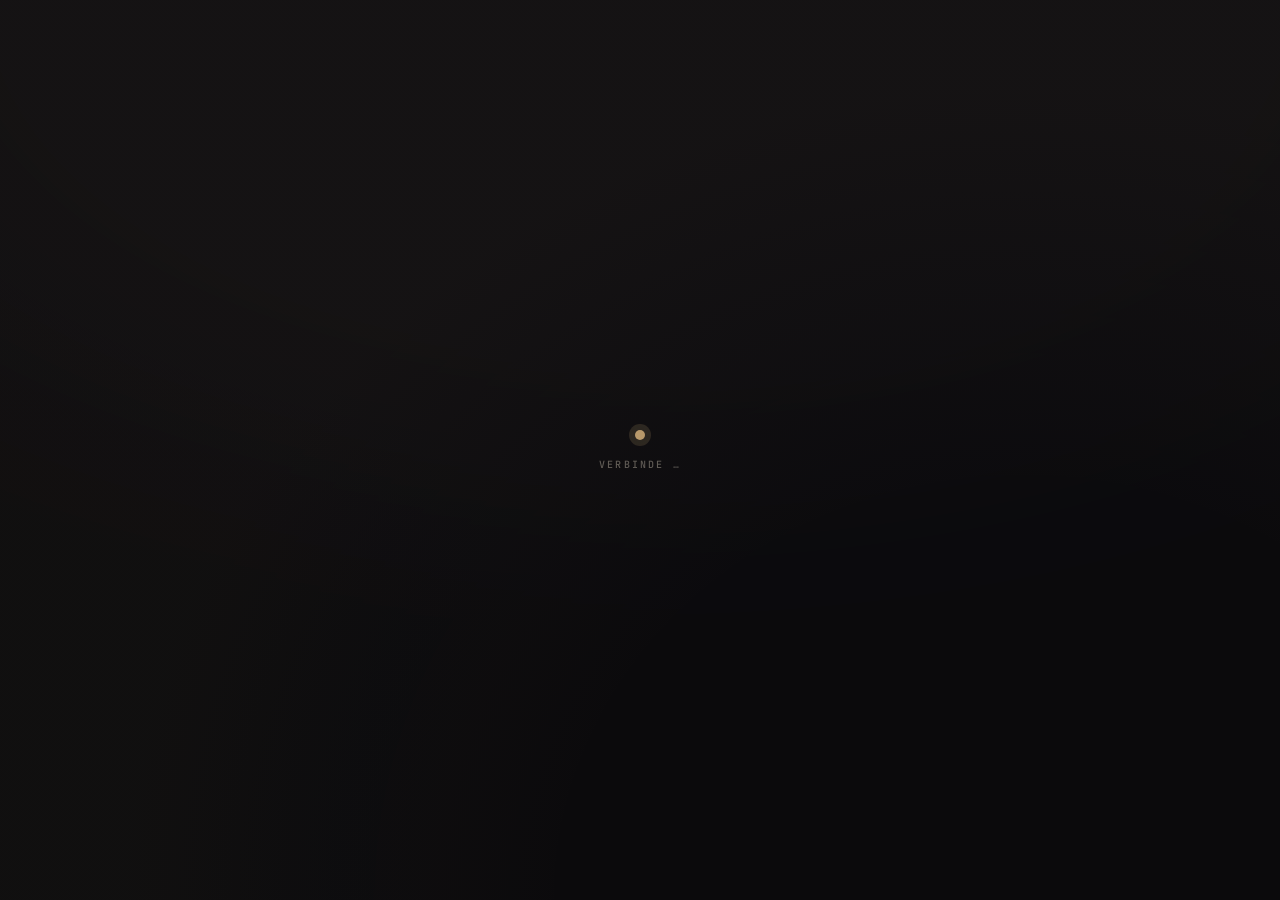
==== index.html @ 7b5d85d0 "Phase 1: localStorage → Supabase Daten-Refactor - state.js komplett neu: In-Memory-Cache, Supabase-U" ====
<!DOCTYPE html>
<html lang="de" data-theme="dark">
<head>
  <meta charset="UTF-8">
  <meta name="viewport" content="width=device-width, initial-scale=1.0">
  <title>Finanz-Cockpit</title>
  <link rel="preconnect" href="https://fonts.googleapis.com">
  <link rel="preconnect" href="https://fonts.gstatic.com" crossorigin>
  <link href="https://fonts.googleapis.com/css2?family=Fraunces:ital,opsz,wght@0,9..144,400;0,9..144,600;0,9..144,700;1,9..144,400;1,9..144,600&family=Bricolage+Grotesque:opsz,wght@12..96,400;12..96,500;12..96,600;12..96,700&family=JetBrains+Mono:wght@400;500;600&display=swap" rel="stylesheet">
  <link rel="stylesheet" href="css/base.css">
  <link rel="stylesheet" href="css/layout.css">
  <link rel="stylesheet" href="css/components.css">
</head>
<body class="fc-auth-loading">

<!-- ============================================================
     AUTH-LOADING — initialer Spinner, bevor die Session aufgelöst ist
     ============================================================ -->
<div id="auth-loading">
  <div class="auth-loading-dot"></div>
  <div class="auth-loading-label" id="auth-loading-label">Verbinde …</div>
  <div class="auth-loading-hint" id="auth-loading-hint" style="display:none">Server wacht auf — kann bis zu einer Minute dauern</div>
</div>

<!-- ============================================================
     AUTH-GATE — Login, Register, Reset (nur bei !session sichtbar)
     ============================================================ -->
<div id="auth-gate">
  <div class="auth-card">
    <div class="auth-brand">
      <h1>Finanz<span class="amp">·</span>Cockpit</h1>
      <div class="auth-tagline" id="auth-tagline">Anmeldung</div>
    </div>

    <!-- Login -->
    <form class="auth-screen active" id="auth-screen-login" autocomplete="on">
      <label class="auth-field">
        <span>Email</span>
        <input type="email" name="email" required autocomplete="email" placeholder="name@beispiel.de" />
      </label>
      <label class="auth-field">
        <span>Passwort</span>
        <input type="password" name="password" required autocomplete="current-password" placeholder="••••••••" minlength="8" />
      </label>
      <div class="auth-error" data-error-slot></div>
      <button type="submit" class="auth-submit">Anmelden</button>
      <div class="auth-links">
        <button type="button" class="auth-link" data-go="register">Noch kein Konto? — registrieren</button>
        <button type="button" class="auth-link auth-link-muted" data-go="forgot">Passwort vergessen?</button>
      </div>
    </form>

    <!-- Register -->
    <form class="auth-screen" id="auth-screen-register" autocomplete="on">
      <label class="auth-field">
        <span>Email</span>
        <input type="email" name="email" required autocomplete="email" placeholder="name@beispiel.de" />
      </label>
      <label class="auth-field">
        <span>Passwort</span>
        <input type="password" name="password" required autocomplete="new-password" placeholder="mindestens 8 Zeichen" minlength="8" />
      </label>
      <div class="auth-hint">Mit der Registrierung legst du dein persönliches Cockpit an.</div>
      <div class="auth-error" data-error-slot></div>
      <button type="submit" class="auth-submit">Konto erstellen</button>
      <div class="auth-links">
        <button type="button" class="auth-link" data-go="login">← zurück zum Login</button>
      </div>
    </form>

    <!-- Verify-Info -->
    <div class="auth-screen" id="auth-screen-verify">
      <div class="auth-message">
        <div class="auth-message-title">Bestätige deine Email</div>
        <div class="auth-message-body">
          Wir haben dir einen Bestätigungslink an <strong id="auth-verify-email">deine Adresse</strong> geschickt.
          Klicke ihn an, um dein Konto zu aktivieren. Danach kannst du dich hier einloggen.
        </div>
      </div>
      <div class="auth-links">
        <button type="button" class="auth-link" data-go="login">← zurück zum Login</button>
      </div>
    </div>

    <!-- Forgot Password -->
    <form class="auth-screen" id="auth-screen-forgot" autocomplete="on">
      <label class="auth-field">
        <span>Email</span>
        <input type="email" name="email" required autocomplete="email" placeholder="name@beispiel.de" />
      </label>
      <div class="auth-hint">Wir schicken dir einen Link zum Zurücksetzen deines Passworts.</div>
      <div class="auth-error" data-error-slot></div>
      <button type="submit" class="auth-submit">Link senden</button>
      <div class="auth-links">
        <button type="button" class="auth-link" data-go="login">← zurück zum Login</button>
      </div>
    </form>

    <!-- Forgot Sent -->
    <div class="auth-screen" id="auth-screen-forgot-sent">
      <div class="auth-message">
        <div class="auth-message-title">Email verschickt</div>
        <div class="auth-message-body">
          Falls ein Konto zu dieser Adresse existiert, ist jetzt ein Reset-Link unterwegs.
          Prüfe dein Postfach.
        </div>
      </div>
      <div class="auth-links">
        <button type="button" class="auth-link" data-go="login">← zurück zum Login</button>
      </div>
    </div>

    <!-- Reset Password (Recovery-Flow) -->
    <form class="auth-screen" id="auth-screen-reset" autocomplete="on">
      <div class="auth-hint">Wähle ein neues Passwort.</div>
      <label class="auth-field">
        <span>Neues Passwort</span>
        <input type="password" name="password" required autocomplete="new-password" placeholder="mindestens 8 Zeichen" minlength="8" />
      </label>
      <div class="auth-error" data-error-slot></div>
      <button type="submit" class="auth-submit">Passwort speichern</button>
    </form>
  </div>

  <div class="auth-foot">
    <button class="theme-btn" id="authThemeBtn" onclick="toggleTheme()">🌙</button>
  </div>
</div>

<!-- ============================================================
     TOPBAR
     ============================================================ -->
<div class="topbar">
  <div class="topbar-left">
    <span class="date-badge" id="topdate"></span>
    <span class="issue-mark">№ <span id="issuenum">001</span></span>
  </div>
  <div class="topbar-center">
    <img src="assets/logo.svg" class="logo-svg" alt="Finanz-Cockpit Logo">
    <h1>Finanz<span class="amp">·</span>Cockpit</h1>
  </div>
  <div class="topbar-right">
    <span class="user-chip" id="user-chip" title="Angemeldet">
      <span class="user-chip-dot"></span>
      <span id="user-email"></span>
    </span>
    <button class="theme-btn" id="themeBtn" onclick="toggleTheme()">🌙</button>
    <button class="io-btn btn-logout" id="logoutBtn">Abmelden</button>
  </div>
</div>

<div class="toast" id="toast"></div>

<!-- ============================================================
     MAIN CONTAINER
     ============================================================ -->
<div class="container">

  <!-- Navigation -->
  <div class="topnav">
    <div class="tabs">
      <div class="tab active" onclick="showTab('zahlungen',this)">Zahlungen</div>
      <div class="tab" onclick="showTab('haushalt',this)">Haushalt</div>
      <div class="tab" onclick="showTab('routine',this)">Routine</div>
      <div class="tab" onclick="showTab('tipps',this)">Finanztipps</div>
    </div>
    <div class="month-sel">
      <select id="selMonth"></select>
      <select id="selYear"></select>
    </div>
  </div>

  <!-- ============================================================
       TAB: ZAHLUNGEN
       ============================================================ -->
  <div id="tab-zahlungen" class="page active">
    <div class="metrics-row" id="metrics-top"></div>
    <p class="hint">✎ Bewege die Maus über eine Zeile und klicke den Stift um den Betrag zu ändern.</p>

    <div class="two-col">
      <!-- Einnahmen -->
      <div>
        <div class="prog-block">
          <div class="prog-info">
            <span>Einnahmen eingegangen</span>
            <span id="prog-inc-label">0 / 0</span>
          </div>
          <div class="prog-wrap"><div class="prog-bar" id="prog-inc-bar" style="width:0%"></div></div>
        </div>
        <div class="sec-label">Einnahmen</div>
        <div class="panel">
          <div id="income-list"></div>
          <div class="add-income">
            <input id="add-inc-name" placeholder="Zusätzliche Einnahme" />
            <input id="add-inc-amt" placeholder="Betrag €" style="max-width:100px" type="number" step="0.01" min="0" />
            <button onclick="addIncome()">+ Hinzufügen</button>
          </div>
        </div>
      </div>

      <!-- Ausgaben -->
      <div>
        <div class="prog-block">
          <div class="prog-info">
            <span>Fixkosten bezahlt</span>
            <span id="prog-exp-label">0 / 0</span>
          </div>
          <div class="prog-wrap"><div class="prog-bar" id="prog-exp-bar" style="width:0%"></div></div>
        </div>
        <div class="sec-label">Fixausgaben</div>
        <div class="panel">
          <div id="expense-list"></div>
          <div class="add-expense">
            <input id="add-exp-name" placeholder="Zusätzliche Ausgabe" />
            <input id="add-exp-amt" placeholder="Betrag €" style="max-width:100px" type="number" step="0.01" min="0" />
            <button onclick="addExpense()">+ Hinzufügen</button>
          </div>
        </div>
      </div>
    </div>
  </div>

  <!-- ============================================================
       TAB: HAUSHALT
       ============================================================ -->
  <div id="tab-haushalt" class="page">
    <p class="hint">✎ Bewege die Maus über einen Wert und klicke den Stift um ihn zu ändern.</p>
    <div class="three-col">

      <!-- Row 1 · Col 1: Vermögen -->
      <div class="summary-box" id="box-vermogen">
        <h3 onclick="toggleHaushaltBox('box-vermogen')">Vermögen</h3>
        <div class="srow"><span>Aktien-Depot</span><div class="sval"><button class="edit-btn" onclick="editHaushalt('aktien',1000,'Aktien-Depot')">✎</button><span style="color:var(--green)" id="hv-aktien">0,00 €</span></div></div>
        <div class="srow"><span>Krypto</span><div class="sval"><button class="edit-btn" onclick="editHaushalt('krypto',500,'Krypto')">✎</button><span style="color:var(--green)" id="hv-krypto">0,00 €</span></div></div>
        <div class="srow"><span>Tagesgeld</span><div class="sval"><button class="edit-btn" onclick="editHaushalt('tg',500,'Tagesgeld')">✎</button><span style="color:var(--green)" id="hv-tg">0,00 €</span></div></div>
        <div class="srow"><span>Girokonto</span><div class="sval"><button class="edit-btn" onclick="editHaushalt('giro',200,'Girokonto')">✎</button><span style="color:var(--green)" id="hv-giro">0,00 €</span></div></div>
        <div class="srow"><span>Bargeld</span><div class="sval"><button class="edit-btn" onclick="editHaushalt('bar',300,'Bargeld')">✎</button><span style="color:var(--green)" id="hv-bar">0,00 €</span></div></div>
        <div class="srow total"><span>Nettovermögen</span><span style="color:var(--amber)" id="hv-netto">0,00 €</span></div>
      </div>

      <!-- Row 1 · Col 2: Monatsrechnung -->
      <div class="summary-box" id="box-monat">
        <h3 onclick="toggleHaushaltBox('box-monat')">Monatsrechnung</h3>
        <div class="sec-mini">Einnahmen</div>
        <div id="hh-monat-in"></div>
        <div class="srow total"><span>Gesamteinnahmen</span><span style="color:var(--green)" id="hv-gesamt-in">0,00 €</span></div>
        <div class="sec-mini" style="margin-top:14px">Ausgaben</div>
        <div class="srow"><span>Fixkosten (∅)</span><span style="color:var(--red)" id="hv-fixkosten">0,00 €</span></div>
        <div class="srow"><span>Variable Kosten</span><div class="sval"><button class="edit-btn" onclick="editHaushalt('var',500,'Variable Kosten')">✎</button><span style="color:var(--red)" id="hv-var">0,00 €</span></div></div>
        <div class="srow"><span>Sparpläne</span><div class="sval"><button class="edit-btn" onclick="editHaushalt('spar',200,'Sparpläne')">✎</button><span style="color:var(--red)" id="hv-spar">0,00 €</span></div></div>
        <div class="srow total"><span>Gesamtausgaben</span><span style="color:var(--red)" id="hv-gesamt-out">0,00 €</span></div>
        <div class="srow total"><span>Überschuss</span><span style="color:var(--green)" id="hv-ueberschuss">0,00 €</span></div>
      </div>

      <!-- Row 1 · Col 3: Kredit -->
      <div class="summary-box" id="box-kredit">
        <h3 onclick="toggleHaushaltBox('box-kredit')">Kredit</h3>
        <div class="srow"><span>Restschuld</span><div class="sval"><button class="edit-btn" onclick="editHaushalt('kredit',0,'Restschuld')">✎</button><span style="color:var(--red)" id="hv-kredit2">0,00 €</span></div></div>
        <div class="srow"><span>Rate</span><div class="sval"><button class="edit-btn" onclick="editHaushalt('rate',0,'Monatliche Rate')">✎</button><span style="color:var(--red)" id="hv-rate">0,00 €/Monat</span></div></div>
        <div class="srow"><span>Zins (p.a.)</span><div class="sval"><button class="edit-btn" onclick="editHaushalt('zins',0,'Zins p.a. (in %)')">✎</button><span style="color:var(--red)" id="hv-zins">0,00 %</span></div></div>
      </div>

      <!-- Row 2 · Col 1: Ziel Barreserve -->
      <div class="summary-box" id="box-barreserve">
        <h3 onclick="toggleHaushaltBox('box-barreserve')">Ziel Barreserve</h3>
        <div class="srow"><span>Aktuell</span><div class="sval"><button class="edit-btn" onclick="editHaushalt('bar',300,'Bargeld')">✎</button><span id="hv-bar2">0,00 €</span></div></div>
        <div class="srow"><span>Geplante Ausgabe</span><div class="sval"><button class="edit-btn" onclick="editHaushalt('urlaub',0,'Geplante Ausgabe')">✎</button><span style="color:var(--red)" id="hv-urlaub">0,00 €</span></div></div>
        <div class="srow"><span>Nach Ausgabe</span><span style="color:var(--amber)" id="hv-nach-urlaub">0,00 €</span></div>
        <div class="srow"><span>Ziel</span><div class="sval"><button class="edit-btn" onclick="editHaushalt('bar-ziel',5000,'Barreserve Ziel')">✎</button><span id="hv-bar-ziel">0,00 €</span></div></div>
        <div class="srow"><span>Fehlbetrag</span><span style="color:var(--red)" id="hv-fehl">0,00 €</span></div>
        <div class="srow"><span>Sparrate</span><div class="sval"><button class="edit-btn" onclick="editHaushalt('sparrate',100,'Monatliche Sparrate')">✎</button><span id="hv-sparrate">0,00 €</span></div></div>
        <div class="srow total"><span id="hv-monate-label">Ziel erreicht!</span><span style="color:var(--amber)" id="hv-ziel-arrow">→ 0,00 €</span></div>
      </div>

      <!-- Row 2 · Col 2: Ziel Notfallkonto -->
      <div class="summary-box" id="box-notfall">
        <h3 onclick="toggleHaushaltBox('box-notfall')">Ziel Notfallkonto</h3>
        <div class="srow"><span>Aktuell</span><div class="sval"><button class="edit-btn" onclick="editHaushalt('nf-aktuell',0,'Notfallkonto aktuell')">✎</button><span style="color:var(--green)" id="hv-nf-aktuell">0,00 €</span></div></div>
        <div class="srow"><span>Geplante Ausgabe</span><div class="sval"><button class="edit-btn" onclick="editHaushalt('nf-ausgabe',0,'Geplante Ausgabe')">✎</button><span style="color:var(--red)" id="hv-nf-ausgabe">0,00 €</span></div></div>
        <div class="srow"><span>Nach Ausgabe</span><span style="color:var(--amber)" id="hv-nf-nach-ausgabe">0,00 €</span></div>
        <div class="srow"><span>Ziel</span><div class="sval"><button class="edit-btn" onclick="editHaushalt('nf-ziel',5000,'Notfallkonto Ziel')">✎</button><span id="hv-nf-ziel">0,00 €</span></div></div>
        <div class="srow"><span>Fehlbetrag</span><span style="color:var(--red)" id="hv-nf-fehl">0,00 €</span></div>
        <div class="srow"><span>Sparrate</span><div class="sval"><button class="edit-btn" onclick="editHaushalt('nf-sparrate',100,'Monatliche Sparrate')">✎</button><span id="hv-nf-sparrate">0,00 €</span></div></div>
        <div class="srow total"><span id="hv-nf-monate-label">Ziel erreicht!</span><span style="color:var(--amber)" id="hv-nf-ziel-arrow">→ 0,00 €</span></div>
      </div>

    </div>
  </div>

  <!-- ============================================================
       TAB: ROUTINE
       ============================================================ -->
  <div id="tab-routine" class="page">
    <div class="prog-block" style="margin-bottom:16px">
      <div class="prog-info">
        <span>Monatsroutine ausgeführt</span>
        <span id="prog-routine-label">0 / 10</span>
      </div>
      <div class="prog-wrap"><div class="prog-bar" id="prog-routine-bar" style="width:0%"></div></div>
    </div>
    <div id="routine-list"></div>
  </div>

  <!-- ============================================================
       TAB: FINANZTIPPS
       ============================================================ -->
  <div id="tab-tipps" class="page">
    <div class="legend">
      <div class="legend-item"><div class="legend-dot" style="background:var(--red)"></div><span>Kritisch</span></div>
      <div class="legend-item"><div class="legend-dot" style="background:var(--amber)"></div><span>Hoch</span></div>
      <div class="legend-item"><div class="legend-dot" style="background:var(--blue)"></div><span>Mittel</span></div>
      <div class="legend-item"><div class="legend-dot" style="background:var(--purple)"></div><span>Langfristig</span></div>
    </div>
    <div id="tips-list"></div>
    <div class="archive-toggle" id="arc-toggle" onclick="toggleArchive()">
      <span>Archiv — verworfene Empfehlungen</span>
      <div style="display:flex;align-items:center;gap:8px">
        <span class="arc-count" id="arc-count">0</span>
        <span class="arc-arrow" id="arc-arrow">▼</span>
      </div>
    </div>
    <div class="archive-body" id="archive-body"></div>
    <div class="info-footer">Weitere Fragen? Öffne Claude.ai — ich bin dein persönlicher Finanzberater.</div>
  </div>

</div><!-- /container -->

<!-- ============================================================
     SCRIPTS — Reihenfolge ist wichtig:
     data → state → render → haushalt → app
     supabase-client.js läuft als ES-Modul (deferred), schreibt sich
     selbst auf window.supabase nach DOM-Ready.
     ============================================================ -->
<script src="js/data.js"></script>
<script src="js/state.js"></script>
<script src="js/render.js"></script>
<script src="js/haushalt.js"></script>
<script src="js/app.js"></script>
<script type="module" src="js/supabase-client.js"></script>
<script type="module" src="js/auth.js"></script>

</body>
</html>
---- css/base.css ----
/* ============================================================
   BASE — Tinte auf Pergament. Reset, Variablen, Atmosphäre.
   ============================================================ */

:root {
  /* Dark theme — "Midnight Ledger" */
  --bg:        #0E0D10;
  --bg2:       #15141A;
  --bg3:       #1D1C24;
  --bg-tint:   rgba(201, 168, 117, 0.04);
  --border:    rgba(244, 236, 224, 0.10);
  --border2:   rgba(244, 236, 224, 0.22);
  --hairline:  rgba(244, 236, 224, 0.06);
  --text:      #F4ECE0;
  --text2:     #B4A89B;
  --text3:     #6B6660;
  --ink:       #F4ECE0;

  /* Single editorial accent — warm brass */
  --accent:    #C9A875;
  --accent-2:  #E0BF8C;

  /* Restrained signal palette */
  --green:     #7FB069;
  --red:       #D26A5C;
  --amber:     #D9A441;
  --blue:      #7A95B6;
  --yellow:    #D9C441;
  --purple:    #A589B4;

  /* Typography */
  --font-display: "Fraunces", "Cormorant Garamond", Georgia, serif;
  --font-body:    "Bricolage Grotesque", -apple-system, BlinkMacSystemFont, sans-serif;
  --font-mono:    "JetBrains Mono", "SF Mono", Menlo, monospace;

  /* Rhythm */
  --hair: 0.5px;

  /* Easing */
  --ease:      cubic-bezier(0.22, 1, 0.36, 1);
  --ease-out:  cubic-bezier(0.16, 1, 0.3, 1);
}

[data-theme="light"] {
  /* Light theme — "Pressed Paper" */
  --bg:        #F1E8D9;
  --bg2:       #F7EFE0;
  --bg3:       #E6DBC6;
  --bg-tint:   rgba(142, 90, 45, 0.04);
  --border:    rgba(14, 13, 16, 0.14);
  --border2:   rgba(14, 13, 16, 0.30);
  --hairline:  rgba(14, 13, 16, 0.08);
  --text:      #1A1816;
  --text2:     #5C5853;
  --text3:     #8E8A82;
  --ink:       #1A1816;

  --accent:    #8E5A2D;
  --accent-2:  #B07640;

  --green:     #4F7A45;
  --red:       #A83B2C;
  --amber:     #A67318;
  --blue:      #3E5C7A;
  --yellow:    #8E6E15;
  --purple:    #6E5078;
}

* {
  box-sizing: border-box;
  margin: 0;
  padding: 0;
}

html {
  -webkit-font-smoothing: antialiased;
  -moz-osx-font-smoothing: grayscale;
  text-rendering: optimizeLegibility;
}

body {
  font-family: var(--font-body);
  font-feature-settings: "ss01", "ss02", "cv11";
  background: var(--bg);
  color: var(--text);
  min-height: 100vh;
  font-weight: 400;
  letter-spacing: -0.005em;
  position: relative;
  overflow-x: hidden;
}

/* Atmospheric paper grain — sehr feines Rauschen über allem */
body::before {
  content: "";
  position: fixed;
  inset: 0;
  pointer-events: none;
  z-index: 9998;
  background-image: url("data:image/svg+xml;utf8,<svg viewBox='0 0 240 240' xmlns='http://www.w3.org/2000/svg'><filter id='n'><feTurbulence type='fractalNoise' baseFrequency='0.92' numOctaves='2' stitchTiles='stitch' seed='3'/><feColorMatrix values='0 0 0 0 0  0 0 0 0 0  0 0 0 0 0  0 0 0 0.6 0'/></filter><rect width='100%25' height='100%25' filter='url(%23n)'/></svg>");
  opacity: 0.06;
  mix-blend-mode: overlay;
}

[data-theme="light"] body::before {
  opacity: 0.10;
  mix-blend-mode: multiply;
}

/* Weiche Vignette — gibt der Seite Tiefe */
body::after {
  content: "";
  position: fixed;
  inset: 0;
  pointer-events: none;
  z-index: 9997;
  background:
    radial-gradient(ellipse 90% 70% at 50% 0%, transparent 50%, rgba(0,0,0,0.20) 100%),
    radial-gradient(ellipse 70% 90% at 80% 100%, transparent 50%, var(--bg-tint) 100%);
}

[data-theme="light"] body::after {
  background:
    radial-gradient(ellipse 90% 70% at 50% 0%, transparent 60%, rgba(142,90,45,0.06) 100%);
}

/* Eingangs-Choreografie */
@keyframes ledger-rise {
  from {
    opacity: 0;
    transform: translateY(8px);
  }
  to {
    opacity: 1;
    transform: translateY(0);
  }
}

@keyframes ledger-fade {
  from { opacity: 0; }
  to   { opacity: 1; }
}

@keyframes accent-draw {
  from { transform: scaleX(0); }
  to   { transform: scaleX(1); }
}

/* Selektion */
::selection {
  background: var(--accent);
  color: var(--bg);
}

/* Scrollbar — minimal */
::-webkit-scrollbar {
  width: 10px;
  height: 10px;
}
::-webkit-scrollbar-track { background: transparent; }
::-webkit-scrollbar-thumb {
  background: var(--border);
  border-radius: 0;
}
::-webkit-scrollbar-thumb:hover {
  background: var(--border2);
}
---- css/layout.css ----
/* ============================================================
   LAYOUT — Masthead, Container, Tabs, Grids
   ============================================================ */

/* --- Topbar / Masthead --- */
.topbar {
  background: var(--bg);
  border-bottom: var(--hair) solid var(--border2);
  padding: 18px 32px 16px;
  display: grid;
  grid-template-columns: 1fr auto 1fr;
  align-items: end;
  gap: 24px;
  position: sticky;
  top: 0;
  z-index: 100;
  position: relative;
}

/* Editorial Doppellinie unterhalb des Masthead */
.topbar::after {
  content: "";
  position: absolute;
  left: 32px;
  right: 32px;
  bottom: -4px;
  height: 1px;
  background: var(--border2);
  opacity: 0.6;
}

.topbar-left {
  display: flex;
  align-items: baseline;
  gap: 14px;
  animation: ledger-fade 800ms var(--ease) 50ms both;
}

.topbar-center {
  display: flex;
  align-items: baseline;
  justify-content: center;
  gap: 14px;
  animation: ledger-rise 700ms var(--ease) 150ms both;
}

.topbar-right {
  display: flex;
  align-items: center;
  gap: 8px;
  justify-content: flex-end;
  animation: ledger-fade 800ms var(--ease) 250ms both;
}

.topbar h1 {
  font-family: var(--font-display);
  font-variation-settings: "opsz" 144, "SOFT" 30;
  font-style: italic;
  font-weight: 400;
  font-size: 30px;
  letter-spacing: -0.02em;
  line-height: 1;
  color: var(--ink);
}

.topbar h1 .amp {
  font-style: italic;
  font-variation-settings: "opsz" 144, "SOFT" 100;
  color: var(--accent);
  margin: 0 2px;
}

.date-badge {
  font-family: var(--font-mono);
  font-size: 11px;
  font-weight: 500;
  letter-spacing: 0.12em;
  color: var(--text2);
  text-transform: uppercase;
  display: inline-flex;
  align-items: center;
  gap: 8px;
}

.date-badge::before {
  content: "";
  display: inline-block;
  width: 6px;
  height: 6px;
  border-radius: 50%;
  background: var(--accent);
  box-shadow: 0 0 0 3px color-mix(in srgb, var(--accent) 20%, transparent);
}

.issue-mark {
  font-family: var(--font-display);
  font-style: italic;
  font-size: 11px;
  color: var(--text3);
  letter-spacing: 0.02em;
}

.logo-svg { display: none; } /* serif wordmark übernimmt die Identität */

/* --- Container --- */
.container {
  max-width: 1240px;
  margin: 0 auto;
  padding: 36px 32px 80px;
  position: relative;
  z-index: 1;
  animation: ledger-rise 800ms var(--ease) 350ms both;
}

.two-col   { display: grid; grid-template-columns: 1fr 1fr;       gap: 40px; }
.three-col { display: grid; grid-template-columns: 1fr 1fr 1fr;   gap: 32px; align-items: start; }
.metrics-row { display: grid; grid-template-columns: repeat(3, 1fr); gap: 0; margin-bottom: 40px; border-top: var(--hair) solid var(--border2); border-bottom: var(--hair) solid var(--border2); }

@media (max-width: 980px) {
  .topbar { padding: 14px 20px; grid-template-columns: 1fr 1fr; }
  .topbar-center { grid-column: 1 / -1; order: -1; justify-content: flex-start; }
  .container { padding: 28px 20px 60px; }
  .two-col, .three-col { grid-template-columns: 1fr; gap: 28px; }
}
@media (max-width: 600px) {
  .metrics-row { grid-template-columns: 1fr; }
  .topbar h1 { font-size: 24px; }
}

/* --- Top Navigation (Tabs + Monatswähler) --- */
.topnav {
  display: flex;
  align-items: flex-end;
  justify-content: space-between;
  margin-bottom: 36px;
  padding-bottom: 14px;
  border-bottom: var(--hair) solid var(--border);
  flex-wrap: wrap;
  gap: 18px;
}

.month-sel {
  display: flex;
  gap: 6px;
  align-items: center;
}

.month-sel::before {
  content: "Ausgabe";
  font-family: var(--font-display);
  font-style: italic;
  font-size: 13px;
  color: var(--text3);
  margin-right: 8px;
  letter-spacing: 0.01em;
}

select {
  font-family: var(--font-body);
  font-size: 13px;
  font-weight: 500;
  padding: 7px 28px 7px 12px;
  border: var(--hair) solid var(--border2);
  border-radius: 0;
  background: transparent;
  background-image:
    linear-gradient(45deg, transparent 50%, var(--text2) 50%),
    linear-gradient(135deg, var(--text2) 50%, transparent 50%);
  background-position: calc(100% - 14px) 50%, calc(100% - 9px) 50%;
  background-size: 5px 5px, 5px 5px;
  background-repeat: no-repeat;
  color: var(--text);
  cursor: pointer;
  letter-spacing: 0.02em;
  appearance: none;
  transition: border-color 220ms var(--ease);
}
select:focus {
  outline: none;
  border-color: var(--accent);
}

/* --- Editorial Tabs --- */
.tabs {
  display: flex;
  gap: 0;
  flex-wrap: wrap;
  position: relative;
}

.tab {
  padding: 6px 18px 8px 0;
  margin-right: 22px;
  border: none;
  cursor: pointer;
  font-family: var(--font-body);
  font-size: 12px;
  font-weight: 600;
  color: var(--text3);
  transition: color 280ms var(--ease);
  letter-spacing: 0.14em;
  text-transform: uppercase;
  position: relative;
  background: none;
}

.tab::before {
  content: counter(tab-counter, decimal-leading-zero);
  font-family: var(--font-mono);
  font-size: 9px;
  font-weight: 400;
  margin-right: 8px;
  opacity: 0.45;
  letter-spacing: 0;
  vertical-align: 2px;
}

.tabs { counter-reset: tab-counter; }
.tab { counter-increment: tab-counter; }

.tab:hover {
  color: var(--text);
}

.tab.active {
  color: var(--ink);
}

.tab.active::after {
  content: "";
  position: absolute;
  left: 0;
  right: 18px;
  bottom: -15px;
  height: 2px;
  background: var(--accent);
  transform-origin: left;
  animation: accent-draw 380ms var(--ease) both;
}

.tab.active::before {
  opacity: 1;
  color: var(--accent);
}

/* --- Pages --- */
.page { display: none; }
.page.active {
  display: block;
  animation: ledger-rise 500ms var(--ease) both;
}
---- css/components.css ----
/* ============================================================
   COMPONENTS — Buttons, Panels, Rows, Badges, Inputs, Toast
   ============================================================ */

/* --- Buttons: Theme & IO --- */
.theme-btn {
  width: 32px; height: 32px;
  border-radius: 0;
  border: var(--hair) solid var(--border2);
  background: transparent;
  cursor: pointer;
  font-size: 13px;
  color: var(--text2);
  display: flex; align-items: center; justify-content: center;
  transition: all 240ms var(--ease);
}
.theme-btn:hover {
  border-color: var(--accent);
  color: var(--accent);
}

.io-btn {
  font-family: var(--font-mono);
  font-size: 10px; font-weight: 500;
  height: 32px;
  padding: 0 12px;
  border-radius: 0;
  border: var(--hair) solid var(--border2);
  background: transparent;
  color: var(--text2);
  cursor: pointer;
  letter-spacing: 0.18em;
  text-transform: uppercase;
  display: flex; align-items: center; justify-content: center;
  transition: all 240ms var(--ease);
}
.btn-export:hover { border-color: var(--accent); color: var(--accent); background: var(--bg-tint); }
.btn-import:hover { border-color: var(--accent-2); color: var(--accent-2); background: var(--bg-tint); }

.big-btn {
  font-family: var(--font-body);
  padding: 14px 28px;
  border-radius: 0;
  border: var(--hair) solid;
  font-size: 12px; font-weight: 600;
  cursor: pointer;
  letter-spacing: 0.16em;
  text-transform: uppercase;
  transition: all 240ms var(--ease);
  background: transparent;
  position: relative;
  overflow: hidden;
}
.big-btn::before {
  content: "";
  position: absolute;
  inset: 0;
  background: currentColor;
  opacity: 0;
  transition: opacity 240ms var(--ease);
}
.big-btn:hover::before { opacity: 0.08; }
.big-btn > * { position: relative; z-index: 1; }

.del-btn {
  font-size: 11px;
  color: var(--text3);
  background: none; border: none;
  cursor: pointer;
  margin-left: 10px;
  padding: 2px 6px;
  transition: color 200ms var(--ease);
}
.del-btn:hover { color: var(--red); }

/* --- Toast --- */
.toast {
  position: fixed;
  bottom: 32px; left: 50%;
  transform: translateX(-50%) translateY(8px);
  background: var(--bg);
  border: var(--hair) solid var(--accent);
  color: var(--accent);
  padding: 12px 24px;
  border-radius: 0;
  font-family: var(--font-mono);
  font-size: 11px;
  font-weight: 500;
  letter-spacing: 0.16em;
  text-transform: uppercase;
  opacity: 0;
  transition: opacity 320ms var(--ease), transform 320ms var(--ease);
  pointer-events: none;
  z-index: 999;
  box-shadow: 0 24px 60px -20px rgba(0,0,0,0.6);
}
.toast.show {
  opacity: 1;
  transform: translateX(-50%) translateY(0);
}

/* --- Hint --- */
.hint {
  font-family: var(--font-display);
  font-style: italic;
  font-size: 13px;
  color: var(--text3);
  margin-bottom: 28px;
  letter-spacing: 0.005em;
}

/* --- Metric Cards (Editorial) --- */
.metric {
  background: transparent;
  border: none;
  border-radius: 0;
  padding: 28px 28px 24px;
  border-right: var(--hair) solid var(--border);
  position: relative;
}
.metric:last-child { border-right: none; }

.metric .lbl {
  font-family: var(--font-body);
  font-size: 10px;
  font-weight: 500;
  color: var(--text3);
  letter-spacing: 0.22em;
  text-transform: uppercase;
  margin-bottom: 14px;
}

.metric .val {
  font-family: var(--font-display);
  font-variation-settings: "opsz" 144, "SOFT" 30;
  font-size: 38px;
  font-weight: 400;
  line-height: 1;
  letter-spacing: -0.025em;
  font-feature-settings: "tnum", "lnum";
  color: var(--ink);
}

.metric.kum {
  background: var(--bg-tint);
}
.metric.kum .val { color: var(--accent); }

/* Kumulierter Überschuss Input */
.kum-entry {
  display: flex;
  align-items: center;
  gap: 0;
  margin-top: 16px;
  border-top: var(--hair) solid var(--border);
  padding-top: 12px;
}
.kum-entry input {
  font-family: var(--font-mono);
  font-size: 13px;
  font-weight: 500;
  flex: 1;
  padding: 6px 8px;
  border: none;
  border-bottom: var(--hair) solid var(--border2);
  background: transparent;
  color: var(--text);
  text-align: right;
  min-width: 0;
  letter-spacing: 0.02em;
}
.kum-entry input:focus {
  outline: none;
  border-bottom-color: var(--accent);
}
.kum-entry input::placeholder {
  color: var(--text3);
  font-style: italic;
  font-family: var(--font-display);
}
.kum-entry button {
  font-family: var(--font-mono);
  font-size: 10px;
  font-weight: 500;
  padding: 6px 10px;
  border: var(--hair) solid var(--accent);
  color: var(--accent);
  background: transparent;
  cursor: pointer;
  white-space: nowrap;
  margin-left: 8px;
  transition: background 200ms var(--ease);
}
.kum-entry button:hover { background: var(--bg-tint); }
.kum-sub {
  font-family: var(--font-mono);
  font-size: 10px;
  color: var(--text3);
  margin-top: 8px;
  letter-spacing: 0.1em;
  text-transform: uppercase;
}

/* --- Progress Block --- */
.prog-block {
  background: transparent;
  border: none;
  padding: 0;
  margin-bottom: 24px;
}
.prog-info {
  display: flex;
  justify-content: space-between;
  align-items: baseline;
  font-family: var(--font-body);
  font-size: 11px;
  font-weight: 500;
  color: var(--text2);
  letter-spacing: 0.18em;
  text-transform: uppercase;
  margin-bottom: 10px;
}
.prog-info > span:last-child {
  font-family: var(--font-mono);
  font-weight: 500;
  font-size: 11px;
  color: var(--text);
  letter-spacing: 0.06em;
  text-transform: none;
}
.prog-wrap {
  background: var(--border);
  border-radius: 0;
  height: 2px;
  overflow: hidden;
}
.prog-bar {
  height: 2px;
  border-radius: 0;
  background: var(--accent);
  transition: width 800ms var(--ease), background 400ms var(--ease);
}

/* --- Section Label --- */
.sec-label {
  font-family: var(--font-display);
  font-style: italic;
  font-size: 22px;
  font-weight: 400;
  color: var(--ink);
  letter-spacing: -0.01em;
  margin: 32px 0 14px;
  text-transform: none;
  position: relative;
  padding-bottom: 8px;
}
.sec-label::after {
  content: "";
  position: absolute;
  left: 0;
  bottom: 0;
  width: 24px;
  height: 1px;
  background: var(--accent);
}

/* --- Panel & Rows --- */
.panel {
  background: transparent;
  border: none;
  border-top: var(--hair) solid var(--border2);
  border-bottom: var(--hair) solid var(--border2);
  border-radius: 0;
  overflow: hidden;
  margin-bottom: 18px;
}
.row {
  display: flex;
  justify-content: space-between;
  align-items: center;
  padding: 14px 4px;
  border-bottom: var(--hair) solid var(--hairline);
  transition: padding 280ms var(--ease), background 280ms var(--ease), color 280ms var(--ease);
  position: relative;
}
.row::before {
  content: "";
  position: absolute;
  left: 0;
  top: 50%;
  width: 0;
  height: 1px;
  background: var(--accent);
  transition: width 260ms var(--ease);
  transform: translateY(-50%);
}
.row:last-child { border-bottom: none; }
.row.clickable { cursor: pointer; }
.row.clickable:hover {
  padding-left: 18px;
  background: var(--bg-tint);
}
.row.clickable:hover::before { width: 10px; }
.row.done .rname { text-decoration: line-through; color: var(--text3); text-decoration-thickness: 0.5px; text-decoration-color: var(--text3); }
.row.done .amount { color: var(--text3) !important; }

/* --- Checkbox --- */
.cb {
  width: 14px; height: 14px;
  border-radius: 0;
  border: var(--hair) solid var(--border2);
  background: transparent;
  display: flex; align-items: center; justify-content: center;
  flex-shrink: 0;
  transition: all 220ms var(--ease);
}
.cb.green {
  background: var(--accent);
  border-color: var(--accent);
}
.cb.green::after { content: "✓"; color: var(--bg); font-size: 9px; font-weight: 700; line-height: 1; }
.cb.blue {
  background: var(--accent);
  border-color: var(--accent);
}
.cb.blue::after  { content: "✓"; color: var(--bg); font-size: 9px; font-weight: 700; line-height: 1; }

.row:hover .cb:not(.green):not(.blue) { border-color: var(--accent); }

/* --- Row Text & Amounts --- */
.rname {
  font-family: var(--font-body);
  font-size: 15px;
  font-weight: 500;
  margin-left: 14px;
  color: var(--text);
  letter-spacing: -0.005em;
}
.badge {
  font-family: var(--font-mono);
  font-size: 9px;
  font-weight: 500;
  padding: 2px 6px;
  border: var(--hair) solid;
  background: transparent !important;
  border-radius: 0;
  margin-left: 10px;
  display: inline-block;
  letter-spacing: 0.14em;
  text-transform: uppercase;
  vertical-align: 2px;
}
.amount {
  font-family: var(--font-mono);
  font-size: 14px;
  font-weight: 500;
  font-feature-settings: "tnum", "lnum";
  letter-spacing: 0.01em;
}
.amount.red   { color: var(--red); }
.amount.green { color: var(--green); }
.amount.gray  { color: var(--text2); }
.amount.amber { color: var(--amber); }
.sub-amount {
  font-family: var(--font-mono);
  font-size: 9px;
  font-weight: 400;
  color: var(--text3);
  text-align: right;
  letter-spacing: 0.06em;
  margin-top: 2px;
}

/* --- Inline Edit --- */
.amt-wrap { display: flex; align-items: center; gap: 10px; }
.edit-btn {
  font-size: 10px;
  color: var(--text3);
  background: none;
  border: none;
  cursor: pointer;
  padding: 2px 6px;
  opacity: 0;
  transition: opacity 200ms var(--ease), color 200ms var(--ease);
}
.row:hover .edit-btn,
.srow:hover .edit-btn { opacity: 1; }
.edit-btn:hover { color: var(--accent); }

.inline-input {
  font-family: var(--font-mono);
  font-size: 14px;
  font-weight: 500;
  width: 100px;
  padding: 3px 8px;
  border: var(--hair) solid var(--accent);
  border-radius: 0;
  background: var(--bg2);
  color: var(--text);
  text-align: right;
  letter-spacing: 0.01em;
}
.inline-input:focus { outline: none; box-shadow: 0 0 0 1px var(--accent); }
.inline-input.name-edit {
  font-family: var(--font-body);
  flex: 1;
  min-width: 0;
  width: auto;
  text-align: left;
  margin-right: 12px;
  font-size: 14px;
}
.row.editing {
  cursor: default;
  background: var(--bg-tint);
  padding: 14px 16px !important;
}
.row.editing::before { display: none; }
.row.editing:hover { background: var(--bg-tint); }
.row.editing .edit-btn,
.row.editing .del-btn { display: none; }
.confirm-btn {
  font-family: var(--font-mono);
  font-size: 10px;
  font-weight: 500;
  padding: 4px 10px;
  border-radius: 0;
  border: var(--hair) solid var(--accent);
  color: var(--accent);
  background: transparent;
  cursor: pointer;
  letter-spacing: 0.1em;
  transition: background 200ms var(--ease);
}
.confirm-btn:hover { background: var(--bg-tint); }

/* --- Add Income / Expense Row --- */
.add-income,
.add-expense {
  display: flex;
  gap: 8px;
  padding: 16px 4px 4px;
  border-top: var(--hair) solid var(--hairline);
  margin-top: 4px;
}
.add-income input,
.add-expense input {
  flex: 1;
  font-family: var(--font-body);
  font-size: 14px;
  font-weight: 400;
  padding: 8px 10px;
  border: none;
  border-bottom: var(--hair) solid var(--border2);
  background: transparent;
  color: var(--text);
  letter-spacing: -0.005em;
}
.add-income input[type="number"],
.add-expense input[type="number"] {
  font-family: var(--font-mono);
  text-align: right;
  font-size: 13px;
}
.add-income input::placeholder,
.add-expense input::placeholder {
  color: var(--text3);
  font-style: italic;
  font-family: var(--font-display);
}
.add-income input:focus,
.add-expense input:focus {
  outline: none;
  border-bottom-color: var(--accent);
}
.add-income button,
.add-expense button {
  font-family: var(--font-mono);
  font-size: 10px;
  font-weight: 500;
  padding: 8px 14px;
  border-radius: 0;
  border: var(--hair) solid var(--accent);
  background: transparent;
  color: var(--accent);
  cursor: pointer;
  white-space: nowrap;
  letter-spacing: 0.14em;
  text-transform: uppercase;
  transition: background 200ms var(--ease);
}
.add-income button:hover,
.add-expense button:hover { background: var(--bg-tint); }

/* --- Mini-Section-Label & Muted Row (Haushalt → Monatsrechnung / Custom) --- */
.sec-mini {
  font-family: var(--font-mono);
  font-size: 10px;
  font-weight: 500;
  letter-spacing: 0.18em;
  text-transform: uppercase;
  color: var(--text3);
  padding: 6px 0 4px;
}
.srow.muted > span {
  color: var(--text3);
  font-style: italic;
  font-family: var(--font-display);
}

/* --- Routine --- */
.routine-item {
  display: flex;
  gap: 24px;
  margin-bottom: 0;
  padding: 18px 0;
  border-bottom: var(--hair) solid var(--hairline);
  align-items: flex-start;
}
.routine-item:last-child { border-bottom: none; }

.routine-day {
  flex-shrink: 0;
  width: 130px;
  padding-top: 2px;
  text-align: right;
}
.routine-day span {
  font-family: var(--font-mono);
  font-size: 10px;
  font-weight: 500;
  color: var(--text3);
  background: transparent;
  border: none;
  padding: 0;
  letter-spacing: 0.18em;
  text-transform: uppercase;
  white-space: nowrap;
}

.routine-card {
  flex: 1;
  min-width: 0;
  background: transparent;
  border: none;
  padding: 0;
  display: flex;
  align-items: flex-start;
  gap: 16px;
  cursor: pointer;
  border-radius: 0;
  transition: opacity 240ms var(--ease);
}
.routine-card:hover .rtitle { color: var(--accent); }
.routine-card.done .rtitle {
  text-decoration: line-through;
  color: var(--text3);
  text-decoration-thickness: 0.5px;
}
.routine-card.done .rdesc { color: var(--text3); }
.routine-card .cb { margin-top: 5px; flex-shrink: 0; }
.routine-text { min-width: 0; }
.rtitle {
  font-family: var(--font-display);
  font-style: italic;
  font-size: 22px;
  font-weight: 400;
  margin-bottom: 4px;
  color: var(--ink);
  letter-spacing: -0.015em;
  line-height: 1.15;
  transition: color 240ms var(--ease);
}
.rdesc {
  font-family: var(--font-body);
  font-size: 14px;
  font-weight: 400;
  color: var(--text2);
  line-height: 1.55;
  letter-spacing: -0.005em;
}

/* --- Tips --- */
.tip {
  border-radius: 0;
  padding: 24px 28px;
  margin-bottom: 0;
  border: none;
  border-top: var(--hair) solid var(--border);
  background: transparent !important;
  position: relative;
}
.tip::before {
  content: "";
  position: absolute;
  left: 0;
  top: 24px;
  bottom: 24px;
  width: 2px;
  background: var(--tip-accent, var(--accent));
}
.tip:last-of-type { border-bottom: var(--hair) solid var(--border); }

.tip-priority {
  font-family: var(--font-mono);
  font-size: 9px;
  font-weight: 500;
  padding: 0;
  background: transparent !important;
  border: none !important;
  border-radius: 0;
  display: inline-block;
  margin-bottom: 12px;
  letter-spacing: 0.22em;
  text-transform: uppercase;
}

.tip-text {
  font-family: var(--font-display);
  font-size: 22px;
  font-weight: 400;
  line-height: 1.4;
  color: var(--text);
  letter-spacing: -0.012em;
  max-width: 64ch;
}

.tip-actions {
  display: flex;
  gap: 16px;
  margin-top: 18px;
  flex-wrap: wrap;
}
.tip-btn {
  font-family: var(--font-mono);
  font-size: 10px;
  font-weight: 500;
  padding: 8px 16px;
  border-radius: 0;
  border: var(--hair) solid;
  cursor: pointer;
  background: transparent !important;
  letter-spacing: 0.16em;
  text-transform: uppercase;
  transition: background 200ms var(--ease);
}
.tip-btn:hover { background: var(--bg-tint) !important; }

/* --- Legend --- */
.legend {
  display: flex;
  gap: 28px;
  flex-wrap: wrap;
  margin-bottom: 0;
  padding: 0 0 18px;
  background: transparent;
  border: none;
  border-bottom: var(--hair) solid var(--border);
  border-radius: 0;
}
.legend-item {
  display: flex;
  align-items: center;
  gap: 9px;
  font-family: var(--font-mono);
  font-size: 10px;
  font-weight: 500;
  color: var(--text2);
  letter-spacing: 0.16em;
  text-transform: uppercase;
}
.legend-dot {
  width: 8px;
  height: 8px;
  border-radius: 50%;
  flex-shrink: 0;
}

/* --- Archive (Tips) --- */
.archive-toggle {
  display: flex;
  align-items: center;
  justify-content: space-between;
  padding: 18px 0;
  background: transparent;
  border: none;
  border-top: var(--hair) solid var(--border2);
  border-radius: 0;
  cursor: pointer;
  margin-top: 0;
  transition: color 200ms var(--ease);
}
.archive-toggle:hover { color: var(--accent); }
.archive-toggle:hover .arc-arrow { color: var(--accent); }
.archive-toggle > span:first-child,
.archive-toggle span {
  font-family: var(--font-body);
  font-size: 11px;
  font-weight: 500;
  color: var(--text2);
  letter-spacing: 0.18em;
  text-transform: uppercase;
}
.arc-count {
  font-family: var(--font-mono);
  font-size: 10px;
  font-weight: 500;
  background: transparent;
  color: var(--text3);
  padding: 2px 8px;
  border-radius: 0;
  border: var(--hair) solid var(--border);
  letter-spacing: 0.04em;
}
.arc-arrow {
  font-size: 9px;
  color: var(--text3);
  transition: transform 280ms var(--ease), color 200ms var(--ease);
}
.archive-toggle.open .arc-arrow { transform: rotate(180deg); }

.archive-body {
  display: none;
  border: none;
  border-top: none;
  border-radius: 0;
  background: transparent;
}
.archive-body.open {
  display: block;
  animation: ledger-fade 320ms var(--ease) both;
}
.arc-tip {
  padding: 18px 0;
  border-bottom: var(--hair) solid var(--hairline);
}
.arc-tip:last-child { border-bottom: none; }
.arc-tip-text {
  font-family: var(--font-display);
  font-style: italic;
  font-size: 16px;
  font-weight: 400;
  color: var(--text2);
  line-height: 1.5;
  margin-bottom: 12px;
  letter-spacing: -0.005em;
}
.btn-restore {
  font-family: var(--font-mono);
  font-size: 10px;
  font-weight: 500;
  padding: 6px 12px;
  border-radius: 0;
  border: var(--hair) solid var(--text2);
  color: var(--text2);
  background: transparent;
  cursor: pointer;
  letter-spacing: 0.14em;
  text-transform: uppercase;
  transition: all 200ms var(--ease);
}
.btn-restore:hover {
  border-color: var(--accent);
  color: var(--accent);
}
.arc-empty {
  padding: 28px 0;
  text-align: center;
  font-family: var(--font-display);
  font-style: italic;
  color: var(--text3);
  font-size: 14px;
}

/* --- Haushalt Summary Box --- */
.summary-box {
  background: transparent;
  border: none;
  border-top: var(--hair) solid var(--border2);
  border-radius: 0;
  padding: 22px 2px 18px;
  margin-bottom: 28px;
}

.summary-box h3 {
  font-family: var(--font-display);
  font-style: italic;
  font-size: 24px;
  font-weight: 400;
  color: var(--ink);
  letter-spacing: -0.015em;
  text-transform: none;
  margin-bottom: 18px;
  position: relative;
  padding-bottom: 2px;
}
.summary-box h3::before {
  content: counter(box-counter, decimal-leading-zero);
  counter-increment: box-counter;
  font-family: var(--font-mono);
  font-style: normal;
  font-size: 10px;
  font-weight: 500;
  color: var(--accent);
  margin-right: 12px;
  vertical-align: 8px;
  letter-spacing: 0.06em;
}

.three-col { counter-reset: box-counter; }
.two-col   { counter-reset: box-counter; }

/* --- Klappbare Summary-Boxen (Haushalt-Tab) --- */
#tab-haushalt .summary-box h3 {
  cursor: pointer;
  padding-right: 28px;
  user-select: none;
  transition: color 200ms var(--ease);
}
#tab-haushalt .summary-box h3:hover { color: var(--accent); }
#tab-haushalt .summary-box h3::after {
  content: "▾";
  position: absolute;
  right: 0;
  top: 50%;
  transform: translateY(-50%);
  font-family: var(--font-mono);
  font-style: normal;
  font-size: 12px;
  color: var(--text3);
  transition: transform 200ms var(--ease), color 200ms var(--ease);
}
#tab-haushalt .summary-box h3:hover::after { color: var(--accent); }
#tab-haushalt .summary-box.collapsed h3::after {
  transform: translateY(-50%) rotate(-90deg);
}
#tab-haushalt .summary-box.collapsed > *:not(h3) { display: none; }
#tab-haushalt .summary-box.collapsed h3 { margin-bottom: 0; }

.srow {
  display: flex;
  justify-content: space-between;
  align-items: center;
  padding: 10px 0;
  border-bottom: var(--hair) solid var(--hairline);
  font-family: var(--font-body);
  font-size: 13px;
  font-weight: 400;
  color: var(--text2);
  gap: 12px;
}
.srow:last-child { border-bottom: none; }
.srow > span:first-child {
  flex: 1;
  min-width: 0;
  color: var(--text2);
}
.srow > span:last-child {
  font-family: var(--font-mono);
  font-feature-settings: "tnum", "lnum";
  color: var(--text);
  font-weight: 500;
  text-align: right;
  white-space: nowrap;
  flex-shrink: 0;
  font-size: 13px;
  letter-spacing: 0.01em;
}
.srow.total {
  font-family: var(--font-body);
  font-weight: 500;
  font-size: 13px;
  padding-top: 16px;
  margin-top: 8px;
  border-top: var(--hair) solid var(--border2);
  border-bottom: none;
  color: var(--ink);
  letter-spacing: 0.005em;
  align-items: baseline;
}
.srow.total > span:first-child {
  color: var(--text2);
  font-family: var(--font-display);
  font-style: italic;
  font-size: 14px;
  font-weight: 400;
  letter-spacing: -0.005em;
}
.srow.total > span:last-child {
  font-family: var(--font-display);
  font-size: 24px;
  font-weight: 400;
  letter-spacing: -0.018em;
  font-feature-settings: "tnum", "lnum";
  color: var(--ink);
}
.sval {
  display: flex;
  align-items: center;
  gap: 8px;
  flex-shrink: 0;
  white-space: nowrap;
}
.sval > span {
  font-family: var(--font-mono);
  font-feature-settings: "tnum", "lnum";
  font-size: 13px;
  font-weight: 500;
  letter-spacing: 0.01em;
  text-align: right;
}
.sval .edit-btn { opacity: 0; }

/* ============================================================
   AUTH-GATE — Loading-State, Login/Register/Reset-Screens
   ============================================================ */

/* Sichtbarkeits-Schaltung über Body-Klasse.
   Default ist fc-auth-loading (im HTML gesetzt), auth.js wechselt
   anschließend auf fc-auth-signed-in oder fc-auth-signed-out. */
#auth-loading,
#auth-gate { display: none; }

body.fc-auth-loading .topbar,
body.fc-auth-loading .container { display: none; }
body.fc-auth-loading #auth-loading { display: flex; }

body.fc-auth-signed-out .topbar,
body.fc-auth-signed-out .container { display: none; }
body.fc-auth-signed-out #auth-gate { display: flex; }

body.fc-auth-signed-in #user-chip { display: inline-flex; }
body.fc-auth-signed-in .btn-logout { display: inline-flex; }
body:not(.fc-auth-signed-in) #user-chip,
body:not(.fc-auth-signed-in) .btn-logout { display: none; }

/* --- Loading --- */
#auth-loading {
  position: fixed;
  inset: 0;
  z-index: 50;
  flex-direction: column;
  align-items: center;
  justify-content: center;
  gap: 18px;
  background: var(--bg);
}
.auth-loading-dot {
  width: 10px;
  height: 10px;
  border-radius: 50%;
  background: var(--accent);
  box-shadow: 0 0 0 6px color-mix(in srgb, var(--accent) 18%, transparent);
  animation: auth-pulse 1400ms var(--ease) infinite;
}
.auth-loading-label {
  font-family: var(--font-mono);
  font-size: 10px;
  font-weight: 500;
  letter-spacing: 0.22em;
  text-transform: uppercase;
  color: var(--text3);
}
.auth-loading-hint {
  font-family: var(--font-display);
  font-style: italic;
  font-size: 13px;
  color: var(--text3);
  max-width: 280px;
  text-align: center;
  margin-top: 8px;
  animation: ledger-fade 600ms var(--ease) both;
}
@keyframes auth-pulse {
  0%, 100% { transform: scale(1);   opacity: 1;   }
  50%      { transform: scale(1.4); opacity: 0.5; }
}

/* --- Gate-Layout --- */
#auth-gate {
  position: fixed;
  inset: 0;
  z-index: 40;
  flex-direction: column;
  align-items: center;
  justify-content: center;
  padding: 48px 24px 96px;
  background: var(--bg);
  animation: ledger-fade 500ms var(--ease) both;
}

.auth-card {
  width: 100%;
  max-width: 420px;
  display: flex;
  flex-direction: column;
}

.auth-brand {
  text-align: center;
  margin-bottom: 42px;
  position: relative;
}
.auth-brand h1 {
  font-family: var(--font-display);
  font-variation-settings: "opsz" 144, "SOFT" 30;
  font-style: italic;
  font-weight: 400;
  font-size: 38px;
  letter-spacing: -0.02em;
  line-height: 1;
  color: var(--ink);
  margin-bottom: 14px;
}
.auth-brand h1 .amp {
  font-style: italic;
  font-variation-settings: "opsz" 144, "SOFT" 100;
  color: var(--accent);
  margin: 0 2px;
}
.auth-tagline {
  font-family: var(--font-mono);
  font-size: 10px;
  font-weight: 500;
  letter-spacing: 0.28em;
  text-transform: uppercase;
  color: var(--text3);
  position: relative;
  display: inline-block;
  padding-top: 14px;
}
.auth-tagline::before {
  content: "";
  position: absolute;
  top: 0;
  left: 50%;
  transform: translateX(-50%);
  width: 28px;
  height: 1px;
  background: var(--accent);
}

/* --- Screens (jeder Form/Step ein .auth-screen) --- */
.auth-screen { display: none; flex-direction: column; gap: 18px; }
.auth-screen.active {
  display: flex;
  animation: ledger-rise 380ms var(--ease) both;
}

/* --- Input-Felder --- */
.auth-field {
  display: flex;
  flex-direction: column;
  gap: 6px;
}
.auth-field > span {
  font-family: var(--font-mono);
  font-size: 10px;
  font-weight: 500;
  letter-spacing: 0.22em;
  text-transform: uppercase;
  color: var(--text3);
}
.auth-field input {
  font-family: var(--font-body);
  font-size: 15px;
  font-weight: 400;
  padding: 10px 2px;
  border: none;
  border-bottom: var(--hair) solid var(--border2);
  background: transparent;
  color: var(--text);
  letter-spacing: -0.005em;
  transition: border-color 220ms var(--ease);
}
.auth-field input::placeholder {
  color: var(--text3);
  font-style: italic;
  font-family: var(--font-display);
}
.auth-field input:focus {
  outline: none;
  border-bottom-color: var(--accent);
}
.auth-field input[type="password"] {
  font-family: var(--font-mono);
  letter-spacing: 0.08em;
}

/* --- Submit --- */
.auth-submit {
  font-family: var(--font-body);
  font-size: 12px;
  font-weight: 600;
  padding: 14px 28px;
  border-radius: 0;
  border: var(--hair) solid var(--accent);
  color: var(--accent);
  background: transparent;
  cursor: pointer;
  letter-spacing: 0.18em;
  text-transform: uppercase;
  transition: all 240ms var(--ease);
  margin-top: 8px;
  position: relative;
  overflow: hidden;
}
.auth-submit::before {
  content: "";
  position: absolute;
  inset: 0;
  background: var(--accent);
  opacity: 0;
  transition: opacity 240ms var(--ease);
}
.auth-submit:hover::before { opacity: 0.08; }
.auth-submit:disabled {
  cursor: progress;
  color: var(--text3);
  border-color: var(--border2);
}
.auth-submit:disabled::before { opacity: 0; }
.auth-submit > * { position: relative; z-index: 1; }

/* --- Sub-Links unter der Form --- */
.auth-links {
  display: flex;
  flex-direction: column;
  gap: 4px;
  margin-top: 4px;
  align-items: center;
}
.auth-link {
  font-family: var(--font-display);
  font-style: italic;
  font-size: 13px;
  font-weight: 400;
  color: var(--text2);
  background: none;
  border: none;
  cursor: pointer;
  padding: 6px 2px;
  letter-spacing: 0.005em;
  transition: color 200ms var(--ease);
}
.auth-link:hover { color: var(--accent); }
.auth-link-muted { color: var(--text3); font-size: 12px; }

/* --- Hint, Error, Message --- */
.auth-hint {
  font-family: var(--font-display);
  font-style: italic;
  font-size: 13px;
  color: var(--text3);
  letter-spacing: 0.005em;
  line-height: 1.5;
}
.auth-error {
  font-family: var(--font-mono);
  font-size: 11px;
  letter-spacing: 0.06em;
  color: var(--red);
  padding: 6px 10px;
  border-left: 2px solid var(--red);
  background: color-mix(in srgb, var(--red) 7%, transparent);
  min-height: 0;
  display: none;
}
.auth-error.visible { display: block; }
.auth-error-retry {
  display: inline-block;
  margin-left: 10px;
  font-family: var(--font-mono);
  font-size: 10px;
  font-weight: 500;
  letter-spacing: 0.14em;
  text-transform: uppercase;
  padding: 3px 8px;
  border: var(--hair) solid var(--red);
  background: transparent;
  color: var(--red);
  cursor: pointer;
  transition: background 200ms var(--ease);
}
.auth-error-retry:hover {
  background: color-mix(in srgb, var(--red) 10%, transparent);
}

.auth-message {
  border-left: 2px solid var(--accent);
  padding: 4px 0 4px 20px;
}
.auth-message-title {
  font-family: var(--font-display);
  font-style: italic;
  font-size: 22px;
  font-weight: 400;
  color: var(--ink);
  letter-spacing: -0.01em;
  margin-bottom: 10px;
}
.auth-message-body {
  font-family: var(--font-body);
  font-size: 14px;
  font-weight: 400;
  color: var(--text2);
  line-height: 1.55;
  letter-spacing: -0.005em;
}
.auth-message-body strong {
  color: var(--text);
  font-weight: 500;
}

/* --- Theme-Toggle am Gate-Fuß --- */
.auth-foot {
  position: absolute;
  bottom: 28px;
  left: 50%;
  transform: translateX(-50%);
}

/* --- User-Chip + Logout in der Topbar --- */
.user-chip {
  display: none;
  align-items: center;
  gap: 8px;
  font-family: var(--font-mono);
  font-size: 10px;
  font-weight: 500;
  letter-spacing: 0.08em;
  color: var(--text2);
  padding: 0 12px 0 0;
  margin-right: 4px;
  border-right: var(--hair) solid var(--border);
  height: 32px;
  max-width: 220px;
  overflow: hidden;
  text-overflow: ellipsis;
  white-space: nowrap;
}
.user-chip-dot {
  width: 6px;
  height: 6px;
  border-radius: 50%;
  background: var(--green);
  box-shadow: 0 0 0 3px color-mix(in srgb, var(--green) 18%, transparent);
  flex-shrink: 0;
}
.btn-logout {
  display: none;
}
.btn-logout:hover {
  border-color: var(--red);
  color: var(--red);
  background: var(--bg-tint);
}

@media (max-width: 600px) {
  .user-chip { max-width: 120px; }
}

/* --- Info Footer --- */
.info-footer {
  background: transparent;
  border: none;
  border-top: var(--hair) solid var(--border);
  padding: 24px 0 0;
  font-family: var(--font-display);
  font-style: italic;
  font-size: 14px;
  color: var(--text3);
  margin-top: 32px;
  line-height: 1.6;
  text-align: center;
  letter-spacing: 0.005em;
}
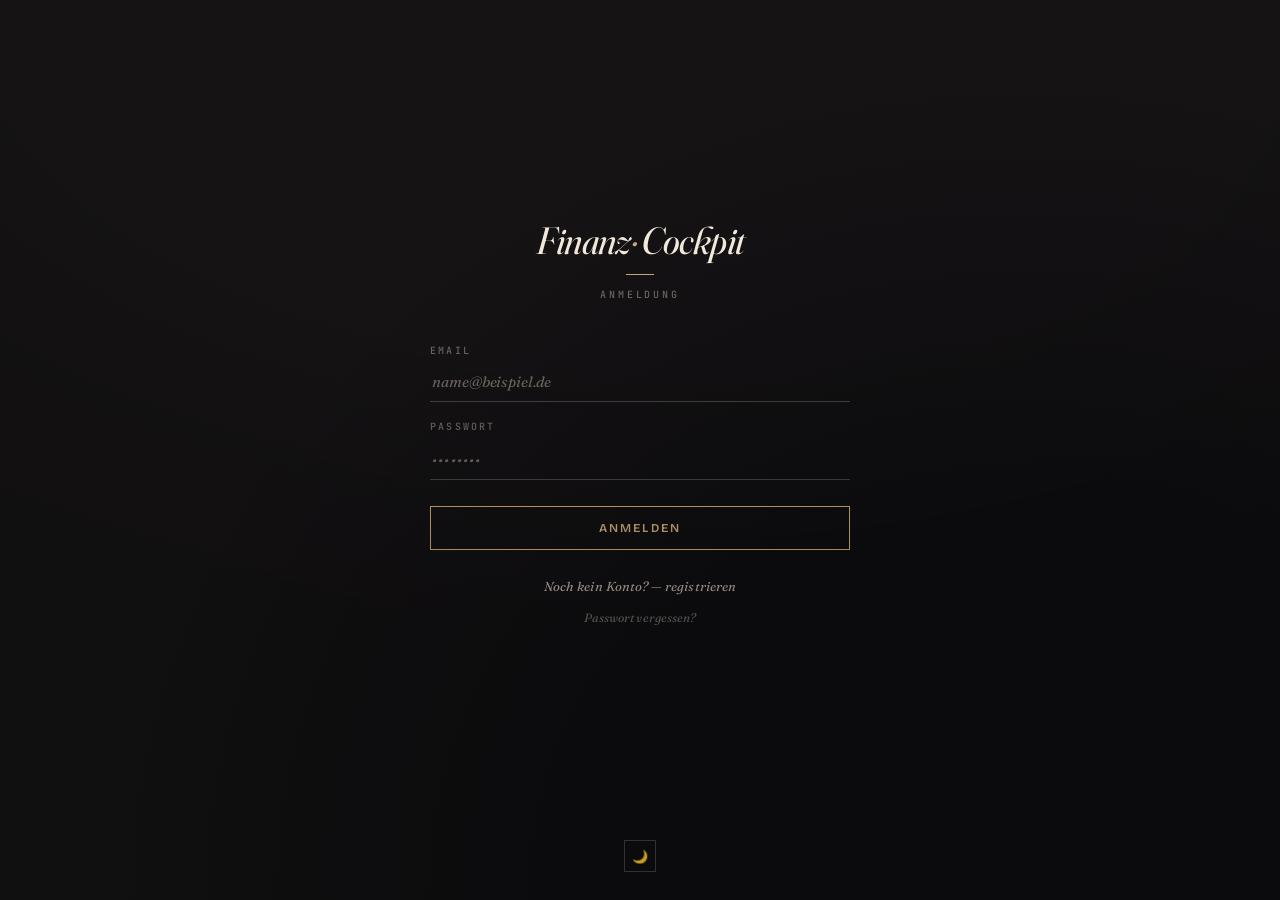
==== commit ed1c55fc: "Phase 3: Rechtsseiten gerendert + geteilter Footer - scripts/render-legal.py: Generator, der docs/le" ====
--- a/index.html
+++ b/index.html
@@ -2,14 +2,13 @@
 <html lang="de" data-theme="dark">
 <head>
   <meta charset="UTF-8">
-  <meta name="viewport" content="width=device-width, initial-scale=1.0">
+  <meta name="viewport" content="width=device-width, initial-scale=1.0, viewport-fit=cover">
   <title>Finanz-Cockpit</title>
-  <link rel="preconnect" href="https://fonts.googleapis.com">
-  <link rel="preconnect" href="https://fonts.gstatic.com" crossorigin>
-  <link href="https://fonts.googleapis.com/css2?family=Fraunces:ital,opsz,wght@0,9..144,400;0,9..144,600;0,9..144,700;1,9..144,400;1,9..144,600&family=Bricolage+Grotesque:opsz,wght@12..96,400;12..96,500;12..96,600;12..96,700&family=JetBrains+Mono:wght@400;500;600&display=swap" rel="stylesheet">
+  <link rel="stylesheet" href="css/fonts.css">
   <link rel="stylesheet" href="css/base.css">
   <link rel="stylesheet" href="css/layout.css">
   <link rel="stylesheet" href="css/components.css">
+  <link rel="stylesheet" href="css/legal.css">
 </head>
 <body class="fc-auth-loading">
 
@@ -140,13 +139,79 @@
     <h1>Finanz<span class="amp">·</span>Cockpit</h1>
   </div>
   <div class="topbar-right">
-    <span class="user-chip" id="user-chip" title="Angemeldet">
+    <button class="user-chip" id="user-chip" type="button" title="Konto verwalten">
       <span class="user-chip-dot"></span>
       <span id="user-email"></span>
-    </span>
+    </button>
     <button class="theme-btn" id="themeBtn" onclick="toggleTheme()">🌙</button>
     <button class="io-btn btn-logout" id="logoutBtn">Abmelden</button>
   </div>
+</div>
+
+<!-- ============================================================
+     KONTO-MODAL (Account verwalten + Gefahrenzone)
+     ============================================================ -->
+<div class="modal-backdrop" id="account-modal" aria-hidden="true">
+  <div class="modal-card" role="dialog" aria-modal="true" aria-labelledby="account-modal-title">
+    <div class="modal-head">
+      <h2 id="account-modal-title">Konto</h2>
+      <button class="modal-close" id="account-modal-close" type="button" aria-label="Schließen">×</button>
+    </div>
+
+    <div class="modal-row">
+      <span class="modal-label">Angemeldet als</span>
+      <span class="modal-value" id="account-modal-email"></span>
+    </div>
+
+    <div class="danger-zone">
+      <h3>Gefahrenzone</h3>
+      <p>
+        Konto unwiderruflich löschen. Alle deine Daten — Vermögen, Zahlungen,
+        Routinen, Tipps — werden sofort und endgültig entfernt. Das kann
+        <strong>nicht</strong> rückgängig gemacht werden.
+      </p>
+      <label class="danger-confirm-label" for="account-delete-confirm">
+        Zum Bestätigen <strong>LÖSCHEN</strong> eintippen:
+      </label>
+      <input
+        id="account-delete-confirm"
+        type="text"
+        autocomplete="off"
+        spellcheck="false"
+        placeholder="LÖSCHEN"
+      >
+      <div class="danger-error" id="account-delete-error"></div>
+      <button class="danger-btn" id="account-delete-btn" type="button" disabled>
+        Konto endgültig löschen
+      </button>
+    </div>
+  </div>
+</div>
+
+<!-- ============================================================
+     ONBOARDING-OVERLAY (einmalig beim ersten Login)
+     ============================================================ -->
+<div class="modal-backdrop" id="onboarding-overlay" aria-hidden="true">
+  <div class="modal-card onboarding-card" role="dialog" aria-modal="true" aria-labelledby="onboarding-title">
+    <div class="onboarding-kicker">Willkommen</div>
+    <h2 id="onboarding-title" class="onboarding-title">Dein Finanz-Cockpit</h2>
+    <p class="onboarding-intro">
+      Alles auf einen Blick — vier Bereiche, ein klarer Überblick über dein Geld.
+      Die angezeigten Beträge sind <strong>Beispielwerte</strong>; tippe auf das
+      ✎-Symbol, um sie an deine Situation anzupassen.
+    </p>
+    <ul class="onboarding-tabs">
+      <li><span class="ob-tab">Zahlungen</span> Einnahmen &amp; Fixausgaben pro Monat abhaken, Überschuss verfolgen.</li>
+      <li><span class="ob-tab">Haushalt</span> Vermögen, Sparziele, Barreserve &amp; Kredit im Blick.</li>
+      <li><span class="ob-tab">Routine</span> Deine monatliche Finanz-Checkliste.</li>
+      <li><span class="ob-tab">Finanztipps</span> Allgemeine Empfehlungen — annehmen oder verwerfen.</li>
+    </ul>
+    <button class="onboarding-btn" id="onboarding-start" type="button">Los geht's</button>
+  </div>
+</div>
+
+<div class="offline-banner" id="offline-banner" role="status">
+  ⚠ Keine Verbindung — Änderungen werden gerade nicht gespeichert
 </div>
 
 <div class="toast" id="toast"></div>
@@ -323,6 +388,15 @@
     <div class="info-footer">Weitere Fragen? Öffne Claude.ai — ich bin dein persönlicher Finanzberater.</div>
   </div>
 
+  <footer class="legal-footer">
+    <a href="impressum.html">Impressum</a>
+    <span class="legal-footer-sep">·</span>
+    <a href="datenschutz.html">Datenschutz</a>
+    <span class="legal-footer-sep">·</span>
+    <a href="agb.html">AGB</a>
+    <span class="legal-footer-copy">© 2026 Finanz·Cockpit</span>
+  </footer>
+
 </div><!-- /container -->
 
 <!-- ============================================================
@@ -331,6 +405,9 @@
      supabase-client.js läuft als ES-Modul (deferred), schreibt sich
      selbst auf window.supabase nach DOM-Ready.
      ============================================================ -->
+<!-- Supabase-JS lokal (UMD-Bundle, setzt window.supabase als Library-Namespace).
+     Klassisches Script → läuft VOR den deferred ES-Modulen unten. -->
+<script src="js/vendor/supabase-js@2.39.8.umd.js"></script>
 <script src="js/data.js"></script>
 <script src="js/state.js"></script>
 <script src="js/render.js"></script>
--- a/css/fonts.css
+++ b/css/fonts.css
@@ -0,0 +1,229 @@
+/* ============================================================
+   FONTS - lokal selbst gehostet (Phase 2: keine CDN-Laufzeit-Deps)
+   Quelle: Google Fonts, Subsets latin + latin-ext (DE/EN).
+   ============================================================ */
+
+/* latin-ext */
+@font-face {
+  font-family: 'Bricolage Grotesque';
+  font-style: normal;
+  font-weight: 400;
+  font-stretch: 100%;
+  font-display: swap;
+  src: url(../assets/fonts/3y9K6as8bTXq_nANBjzKo3IeZx8z6up5BeSl9D4dj_x9PpZBMlGGInHEVA.woff2) format('woff2');
+  unicode-range: U+0100-02BA, U+02BD-02C5, U+02C7-02CC, U+02CE-02D7, U+02DD-02FF, U+0304, U+0308, U+0329, U+1D00-1DBF, U+1E00-1E9F, U+1EF2-1EFF, U+2020, U+20A0-20AB, U+20AD-20C0, U+2113, U+2C60-2C7F, U+A720-A7FF;
+}
+/* latin */
+@font-face {
+  font-family: 'Bricolage Grotesque';
+  font-style: normal;
+  font-weight: 400;
+  font-stretch: 100%;
+  font-display: swap;
+  src: url(../assets/fonts/3y9K6as8bTXq_nANBjzKo3IeZx8z6up5BeSl9D4dj_x9PpZBMlGIInE.woff2) format('woff2');
+  unicode-range: U+0000-00FF, U+0131, U+0152-0153, U+02BB-02BC, U+02C6, U+02DA, U+02DC, U+0304, U+0308, U+0329, U+2000-206F, U+20AC, U+2122, U+2191, U+2193, U+2212, U+2215, U+FEFF, U+FFFD;
+}
+/* latin-ext */
+@font-face {
+  font-family: 'Bricolage Grotesque';
+  font-style: normal;
+  font-weight: 500;
+  font-stretch: 100%;
+  font-display: swap;
+  src: url(../assets/fonts/3y9K6as8bTXq_nANBjzKo3IeZx8z6up5BeSl9D4dj_x9PpZBMlGGInHEVA.woff2) format('woff2');
+  unicode-range: U+0100-02BA, U+02BD-02C5, U+02C7-02CC, U+02CE-02D7, U+02DD-02FF, U+0304, U+0308, U+0329, U+1D00-1DBF, U+1E00-1E9F, U+1EF2-1EFF, U+2020, U+20A0-20AB, U+20AD-20C0, U+2113, U+2C60-2C7F, U+A720-A7FF;
+}
+/* latin */
+@font-face {
+  font-family: 'Bricolage Grotesque';
+  font-style: normal;
+  font-weight: 500;
+  font-stretch: 100%;
+  font-display: swap;
+  src: url(../assets/fonts/3y9K6as8bTXq_nANBjzKo3IeZx8z6up5BeSl9D4dj_x9PpZBMlGIInE.woff2) format('woff2');
+  unicode-range: U+0000-00FF, U+0131, U+0152-0153, U+02BB-02BC, U+02C6, U+02DA, U+02DC, U+0304, U+0308, U+0329, U+2000-206F, U+20AC, U+2122, U+2191, U+2193, U+2212, U+2215, U+FEFF, U+FFFD;
+}
+/* latin-ext */
+@font-face {
+  font-family: 'Bricolage Grotesque';
+  font-style: normal;
+  font-weight: 600;
+  font-stretch: 100%;
+  font-display: swap;
+  src: url(../assets/fonts/3y9K6as8bTXq_nANBjzKo3IeZx8z6up5BeSl9D4dj_x9PpZBMlGGInHEVA.woff2) format('woff2');
+  unicode-range: U+0100-02BA, U+02BD-02C5, U+02C7-02CC, U+02CE-02D7, U+02DD-02FF, U+0304, U+0308, U+0329, U+1D00-1DBF, U+1E00-1E9F, U+1EF2-1EFF, U+2020, U+20A0-20AB, U+20AD-20C0, U+2113, U+2C60-2C7F, U+A720-A7FF;
+}
+/* latin */
+@font-face {
+  font-family: 'Bricolage Grotesque';
+  font-style: normal;
+  font-weight: 600;
+  font-stretch: 100%;
+  font-display: swap;
+  src: url(../assets/fonts/3y9K6as8bTXq_nANBjzKo3IeZx8z6up5BeSl9D4dj_x9PpZBMlGIInE.woff2) format('woff2');
+  unicode-range: U+0000-00FF, U+0131, U+0152-0153, U+02BB-02BC, U+02C6, U+02DA, U+02DC, U+0304, U+0308, U+0329, U+2000-206F, U+20AC, U+2122, U+2191, U+2193, U+2212, U+2215, U+FEFF, U+FFFD;
+}
+/* latin-ext */
+@font-face {
+  font-family: 'Bricolage Grotesque';
+  font-style: normal;
+  font-weight: 700;
+  font-stretch: 100%;
+  font-display: swap;
+  src: url(../assets/fonts/3y9K6as8bTXq_nANBjzKo3IeZx8z6up5BeSl9D4dj_x9PpZBMlGGInHEVA.woff2) format('woff2');
+  unicode-range: U+0100-02BA, U+02BD-02C5, U+02C7-02CC, U+02CE-02D7, U+02DD-02FF, U+0304, U+0308, U+0329, U+1D00-1DBF, U+1E00-1E9F, U+1EF2-1EFF, U+2020, U+20A0-20AB, U+20AD-20C0, U+2113, U+2C60-2C7F, U+A720-A7FF;
+}
+/* latin */
+@font-face {
+  font-family: 'Bricolage Grotesque';
+  font-style: normal;
+  font-weight: 700;
+  font-stretch: 100%;
+  font-display: swap;
+  src: url(../assets/fonts/3y9K6as8bTXq_nANBjzKo3IeZx8z6up5BeSl9D4dj_x9PpZBMlGIInE.woff2) format('woff2');
+  unicode-range: U+0000-00FF, U+0131, U+0152-0153, U+02BB-02BC, U+02C6, U+02DA, U+02DC, U+0304, U+0308, U+0329, U+2000-206F, U+20AC, U+2122, U+2191, U+2193, U+2212, U+2215, U+FEFF, U+FFFD;
+}
+/* latin-ext */
+@font-face {
+  font-family: 'Fraunces';
+  font-style: italic;
+  font-weight: 400;
+  font-display: swap;
+  src: url(../assets/fonts/6NU58FyLNQOQZAnv9ZwNjucMHVn85Ni7emAe9lKqZTnbB-gzTK0K1ChjdPeQ_5Y.woff2) format('woff2');
+  unicode-range: U+0100-02BA, U+02BD-02C5, U+02C7-02CC, U+02CE-02D7, U+02DD-02FF, U+0304, U+0308, U+0329, U+1D00-1DBF, U+1E00-1E9F, U+1EF2-1EFF, U+2020, U+20A0-20AB, U+20AD-20C0, U+2113, U+2C60-2C7F, U+A720-A7FF;
+}
+/* latin */
+@font-face {
+  font-family: 'Fraunces';
+  font-style: italic;
+  font-weight: 400;
+  font-display: swap;
+  src: url(../assets/fonts/6NU58FyLNQOQZAnv9ZwNjucMHVn85Ni7emAe9lKqZTnbB-gzTK0K1ChjeveQ.woff2) format('woff2');
+  unicode-range: U+0000-00FF, U+0131, U+0152-0153, U+02BB-02BC, U+02C6, U+02DA, U+02DC, U+0304, U+0308, U+0329, U+2000-206F, U+20AC, U+2122, U+2191, U+2193, U+2212, U+2215, U+FEFF, U+FFFD;
+}
+/* latin-ext */
+@font-face {
+  font-family: 'Fraunces';
+  font-style: italic;
+  font-weight: 600;
+  font-display: swap;
+  src: url(../assets/fonts/6NU58FyLNQOQZAnv9ZwNjucMHVn85Ni7emAe9lKqZTnbB-gzTK0K1ChjdPeQ_5Y.woff2) format('woff2');
+  unicode-range: U+0100-02BA, U+02BD-02C5, U+02C7-02CC, U+02CE-02D7, U+02DD-02FF, U+0304, U+0308, U+0329, U+1D00-1DBF, U+1E00-1E9F, U+1EF2-1EFF, U+2020, U+20A0-20AB, U+20AD-20C0, U+2113, U+2C60-2C7F, U+A720-A7FF;
+}
+/* latin */
+@font-face {
+  font-family: 'Fraunces';
+  font-style: italic;
+  font-weight: 600;
+  font-display: swap;
+  src: url(../assets/fonts/6NU58FyLNQOQZAnv9ZwNjucMHVn85Ni7emAe9lKqZTnbB-gzTK0K1ChjeveQ.woff2) format('woff2');
+  unicode-range: U+0000-00FF, U+0131, U+0152-0153, U+02BB-02BC, U+02C6, U+02DA, U+02DC, U+0304, U+0308, U+0329, U+2000-206F, U+20AC, U+2122, U+2191, U+2193, U+2212, U+2215, U+FEFF, U+FFFD;
+}
+/* latin-ext */
+@font-face {
+  font-family: 'Fraunces';
+  font-style: normal;
+  font-weight: 400;
+  font-display: swap;
+  src: url(../assets/fonts/6NU78FyLNQOQZAnv9bYEvDiIdE9Ea92uemAk_WBq8U_9v0c2Wa0KxCFTeO-U.woff2) format('woff2');
+  unicode-range: U+0100-02BA, U+02BD-02C5, U+02C7-02CC, U+02CE-02D7, U+02DD-02FF, U+0304, U+0308, U+0329, U+1D00-1DBF, U+1E00-1E9F, U+1EF2-1EFF, U+2020, U+20A0-20AB, U+20AD-20C0, U+2113, U+2C60-2C7F, U+A720-A7FF;
+}
+/* latin */
+@font-face {
+  font-family: 'Fraunces';
+  font-style: normal;
+  font-weight: 400;
+  font-display: swap;
+  src: url(../assets/fonts/6NU78FyLNQOQZAnv9bYEvDiIdE9Ea92uemAk_WBq8U_9v0c2Wa0KxC9TeA.woff2) format('woff2');
+  unicode-range: U+0000-00FF, U+0131, U+0152-0153, U+02BB-02BC, U+02C6, U+02DA, U+02DC, U+0304, U+0308, U+0329, U+2000-206F, U+20AC, U+2122, U+2191, U+2193, U+2212, U+2215, U+FEFF, U+FFFD;
+}
+/* latin-ext */
+@font-face {
+  font-family: 'Fraunces';
+  font-style: normal;
+  font-weight: 600;
+  font-display: swap;
+  src: url(../assets/fonts/6NU78FyLNQOQZAnv9bYEvDiIdE9Ea92uemAk_WBq8U_9v0c2Wa0KxCFTeO-U.woff2) format('woff2');
+  unicode-range: U+0100-02BA, U+02BD-02C5, U+02C7-02CC, U+02CE-02D7, U+02DD-02FF, U+0304, U+0308, U+0329, U+1D00-1DBF, U+1E00-1E9F, U+1EF2-1EFF, U+2020, U+20A0-20AB, U+20AD-20C0, U+2113, U+2C60-2C7F, U+A720-A7FF;
+}
+/* latin */
+@font-face {
+  font-family: 'Fraunces';
+  font-style: normal;
+  font-weight: 600;
+  font-display: swap;
+  src: url(../assets/fonts/6NU78FyLNQOQZAnv9bYEvDiIdE9Ea92uemAk_WBq8U_9v0c2Wa0KxC9TeA.woff2) format('woff2');
+  unicode-range: U+0000-00FF, U+0131, U+0152-0153, U+02BB-02BC, U+02C6, U+02DA, U+02DC, U+0304, U+0308, U+0329, U+2000-206F, U+20AC, U+2122, U+2191, U+2193, U+2212, U+2215, U+FEFF, U+FFFD;
+}
+/* latin-ext */
+@font-face {
+  font-family: 'Fraunces';
+  font-style: normal;
+  font-weight: 700;
+  font-display: swap;
+  src: url(../assets/fonts/6NU78FyLNQOQZAnv9bYEvDiIdE9Ea92uemAk_WBq8U_9v0c2Wa0KxCFTeO-U.woff2) format('woff2');
+  unicode-range: U+0100-02BA, U+02BD-02C5, U+02C7-02CC, U+02CE-02D7, U+02DD-02FF, U+0304, U+0308, U+0329, U+1D00-1DBF, U+1E00-1E9F, U+1EF2-1EFF, U+2020, U+20A0-20AB, U+20AD-20C0, U+2113, U+2C60-2C7F, U+A720-A7FF;
+}
+/* latin */
+@font-face {
+  font-family: 'Fraunces';
+  font-style: normal;
+  font-weight: 700;
+  font-display: swap;
+  src: url(../assets/fonts/6NU78FyLNQOQZAnv9bYEvDiIdE9Ea92uemAk_WBq8U_9v0c2Wa0KxC9TeA.woff2) format('woff2');
+  unicode-range: U+0000-00FF, U+0131, U+0152-0153, U+02BB-02BC, U+02C6, U+02DA, U+02DC, U+0304, U+0308, U+0329, U+2000-206F, U+20AC, U+2122, U+2191, U+2193, U+2212, U+2215, U+FEFF, U+FFFD;
+}
+/* latin-ext */
+@font-face {
+  font-family: 'JetBrains Mono';
+  font-style: normal;
+  font-weight: 400;
+  font-display: swap;
+  src: url(../assets/fonts/tDbv2o-flEEny0FZhsfKu5WU4zr3E_BX0PnT8RD8yKwBNntkaToggR7BYRbKPx7cwhsk.woff2) format('woff2');
+  unicode-range: U+0100-02BA, U+02BD-02C5, U+02C7-02CC, U+02CE-02D7, U+02DD-02FF, U+0304, U+0308, U+0329, U+1D00-1DBF, U+1E00-1E9F, U+1EF2-1EFF, U+2020, U+20A0-20AB, U+20AD-20C0, U+2113, U+2C60-2C7F, U+A720-A7FF;
+}
+/* latin */
+@font-face {
+  font-family: 'JetBrains Mono';
+  font-style: normal;
+  font-weight: 400;
+  font-display: swap;
+  src: url(../assets/fonts/tDbv2o-flEEny0FZhsfKu5WU4zr3E_BX0PnT8RD8yKwBNntkaToggR7BYRbKPxDcwg.woff2) format('woff2');
+  unicode-range: U+0000-00FF, U+0131, U+0152-0153, U+02BB-02BC, U+02C6, U+02DA, U+02DC, U+0304, U+0308, U+0329, U+2000-206F, U+20AC, U+2122, U+2191, U+2193, U+2212, U+2215, U+FEFF, U+FFFD;
+}
+/* latin-ext */
+@font-face {
+  font-family: 'JetBrains Mono';
+  font-style: normal;
+  font-weight: 500;
+  font-display: swap;
+  src: url(../assets/fonts/tDbv2o-flEEny0FZhsfKu5WU4zr3E_BX0PnT8RD8yKwBNntkaToggR7BYRbKPx7cwhsk.woff2) format('woff2');
+  unicode-range: U+0100-02BA, U+02BD-02C5, U+02C7-02CC, U+02CE-02D7, U+02DD-02FF, U+0304, U+0308, U+0329, U+1D00-1DBF, U+1E00-1E9F, U+1EF2-1EFF, U+2020, U+20A0-20AB, U+20AD-20C0, U+2113, U+2C60-2C7F, U+A720-A7FF;
+}
+/* latin */
+@font-face {
+  font-family: 'JetBrains Mono';
+  font-style: normal;
+  font-weight: 500;
+  font-display: swap;
+  src: url(../assets/fonts/tDbv2o-flEEny0FZhsfKu5WU4zr3E_BX0PnT8RD8yKwBNntkaToggR7BYRbKPxDcwg.woff2) format('woff2');
+  unicode-range: U+0000-00FF, U+0131, U+0152-0153, U+02BB-02BC, U+02C6, U+02DA, U+02DC, U+0304, U+0308, U+0329, U+2000-206F, U+20AC, U+2122, U+2191, U+2193, U+2212, U+2215, U+FEFF, U+FFFD;
+}
+/* latin-ext */
+@font-face {
+  font-family: 'JetBrains Mono';
+  font-style: normal;
+  font-weight: 600;
+  font-display: swap;
+  src: url(../assets/fonts/tDbv2o-flEEny0FZhsfKu5WU4zr3E_BX0PnT8RD8yKwBNntkaToggR7BYRbKPx7cwhsk.woff2) format('woff2');
+  unicode-range: U+0100-02BA, U+02BD-02C5, U+02C7-02CC, U+02CE-02D7, U+02DD-02FF, U+0304, U+0308, U+0329, U+1D00-1DBF, U+1E00-1E9F, U+1EF2-1EFF, U+2020, U+20A0-20AB, U+20AD-20C0, U+2113, U+2C60-2C7F, U+A720-A7FF;
+}
+/* latin */
+@font-face {
+  font-family: 'JetBrains Mono';
+  font-style: normal;
+  font-weight: 600;
+  font-display: swap;
+  src: url(../assets/fonts/tDbv2o-flEEny0FZhsfKu5WU4zr3E_BX0PnT8RD8yKwBNntkaToggR7BYRbKPxDcwg.woff2) format('woff2');
+  unicode-range: U+0000-00FF, U+0131, U+0152-0153, U+02BB-02BC, U+02C6, U+02DA, U+02DC, U+0304, U+0308, U+0329, U+2000-206F, U+20AC, U+2122, U+2191, U+2193, U+2212, U+2215, U+FEFF, U+FFFD;
+}
--- a/css/components.css
+++ b/css/components.css
@@ -98,6 +98,29 @@
   opacity: 1;
   transform: translateX(-50%) translateY(0);
 }
+.toast.toast-error {
+  border-color: var(--red);
+  color: var(--red);
+}
+
+/* --- Offline-Banner --- */
+.offline-banner {
+  position: fixed;
+  top: 0; left: 0; right: 0;
+  z-index: 1100;
+  display: none;
+  text-align: center;
+  padding: 8px 16px;
+  background: var(--red);
+  color: var(--bg);
+  font-family: var(--font-mono);
+  font-size: 10px;
+  font-weight: 600;
+  letter-spacing: 0.16em;
+  text-transform: uppercase;
+  box-shadow: 0 4px 16px rgba(0, 0, 0, 0.3);
+}
+body.fc-offline .offline-banner { display: block; }
 
 /* --- Hint --- */
 .hint {
@@ -145,6 +168,47 @@
   background: var(--bg-tint);
 }
 .metric.kum .val { color: var(--accent); }
+
+/* Kum-Box — Plan/Ist/Differenz */
+.kum-detail {
+  margin-top: 14px;
+  padding-top: 12px;
+  border-top: var(--hair) solid var(--border);
+}
+.kum-detail-row {
+  display: flex;
+  justify-content: space-between;
+  align-items: baseline;
+  padding: 4px 0;
+  font-family: var(--font-body);
+  font-size: 12px;
+  color: var(--text2);
+  letter-spacing: 0.005em;
+}
+.kum-detail-row > span:first-child {
+  font-family: var(--font-mono);
+  font-size: 10px;
+  font-weight: 500;
+  letter-spacing: 0.18em;
+  text-transform: uppercase;
+  color: var(--text3);
+}
+.kum-detail-row > span:last-child {
+  font-family: var(--font-mono);
+  font-size: 12px;
+  font-weight: 500;
+  font-feature-settings: "tnum", "lnum";
+  letter-spacing: 0.01em;
+}
+.kum-plan { color: var(--accent); }
+.kum-diff.positive { color: var(--green); }
+.kum-diff.negative { color: var(--red); }
+/* Innerhalb .kum-detail keine zusätzliche Trennlinie nötig — .kum-detail liefert sie schon */
+.kum-detail .kum-entry {
+  margin-top: 6px;
+  border-top: none;
+  padding-top: 0;
+}
 
 /* Kumulierter Überschuss Input */
 .kum-entry {
@@ -1232,13 +1296,18 @@
   color: var(--text2);
   padding: 0 12px 0 0;
   margin-right: 4px;
+  border: none;
   border-right: var(--hair) solid var(--border);
+  background: transparent;
+  cursor: pointer;
   height: 32px;
   max-width: 220px;
   overflow: hidden;
   text-overflow: ellipsis;
   white-space: nowrap;
-}
+  transition: color 240ms var(--ease);
+}
+.user-chip:hover { color: var(--text); }
 .user-chip-dot {
   width: 6px;
   height: 6px;
@@ -1275,3 +1344,287 @@
   text-align: center;
   letter-spacing: 0.005em;
 }
+
+/* ============================================================
+   MODAL (Konto verwalten) + Gefahrenzone
+   ============================================================ */
+.modal-backdrop {
+  position: fixed;
+  inset: 0;
+  z-index: 1000;
+  display: none;
+  align-items: center;
+  justify-content: center;
+  padding: 24px;
+  background: color-mix(in srgb, var(--bg) 72%, transparent);
+  backdrop-filter: blur(6px);
+  -webkit-backdrop-filter: blur(6px);
+}
+.modal-backdrop.open { display: flex; }
+
+.modal-card {
+  width: 100%;
+  max-width: 440px;
+  background: var(--bg2);
+  border: var(--hair) solid var(--border2);
+  box-shadow: 0 24px 64px rgba(0, 0, 0, 0.45);
+  padding: 28px;
+  animation: modal-rise 280ms var(--ease-out);
+}
+@keyframes modal-rise {
+  from { opacity: 0; transform: translateY(12px); }
+  to   { opacity: 1; transform: translateY(0); }
+}
+
+.modal-head {
+  display: flex;
+  align-items: baseline;
+  justify-content: space-between;
+  margin-bottom: 20px;
+}
+.modal-head h2 {
+  font-family: var(--font-display);
+  font-size: 24px;
+  font-weight: 500;
+  color: var(--text);
+  margin: 0;
+}
+.modal-close {
+  background: transparent;
+  border: none;
+  color: var(--text3);
+  font-size: 24px;
+  line-height: 1;
+  cursor: pointer;
+  padding: 0 4px;
+  transition: color 240ms var(--ease);
+}
+.modal-close:hover { color: var(--text); }
+
+.modal-row {
+  display: flex;
+  align-items: center;
+  justify-content: space-between;
+  gap: 16px;
+  padding-bottom: 20px;
+  border-bottom: var(--hair) solid var(--border);
+}
+.modal-label {
+  font-family: var(--font-mono);
+  font-size: 10px;
+  letter-spacing: 0.16em;
+  text-transform: uppercase;
+  color: var(--text3);
+}
+.modal-value {
+  font-family: var(--font-mono);
+  font-size: 12px;
+  color: var(--text2);
+  overflow: hidden;
+  text-overflow: ellipsis;
+  white-space: nowrap;
+}
+
+.danger-zone {
+  margin-top: 24px;
+  padding: 20px;
+  border: var(--hair) solid color-mix(in srgb, var(--red) 40%, var(--border));
+  background: color-mix(in srgb, var(--red) 5%, transparent);
+}
+.danger-zone h3 {
+  font-family: var(--font-mono);
+  font-size: 10px;
+  letter-spacing: 0.18em;
+  text-transform: uppercase;
+  color: var(--red);
+  margin: 0 0 10px;
+}
+.danger-zone p {
+  font-family: var(--font-body);
+  font-size: 13px;
+  line-height: 1.6;
+  color: var(--text2);
+  margin: 0 0 16px;
+}
+.danger-confirm-label {
+  display: block;
+  font-family: var(--font-mono);
+  font-size: 11px;
+  letter-spacing: 0.04em;
+  color: var(--text2);
+  margin-bottom: 8px;
+}
+.danger-confirm-label strong { color: var(--red); letter-spacing: 0.12em; }
+
+#account-delete-confirm {
+  width: 100%;
+  height: 38px;
+  padding: 0 12px;
+  font-family: var(--font-mono);
+  font-size: 13px;
+  letter-spacing: 0.12em;
+  color: var(--text);
+  background: var(--bg);
+  border: var(--hair) solid var(--border2);
+  border-radius: 0;
+  margin-bottom: 12px;
+  transition: border-color 240ms var(--ease);
+}
+#account-delete-confirm:focus {
+  outline: none;
+  border-color: var(--red);
+}
+
+.danger-error {
+  font-family: var(--font-mono);
+  font-size: 11px;
+  color: var(--red);
+  min-height: 16px;
+  margin-bottom: 8px;
+}
+
+.danger-btn {
+  width: 100%;
+  height: 42px;
+  font-family: var(--font-mono);
+  font-size: 11px;
+  font-weight: 500;
+  letter-spacing: 0.16em;
+  text-transform: uppercase;
+  color: var(--red);
+  background: transparent;
+  border: var(--hair) solid var(--red);
+  border-radius: 0;
+  cursor: pointer;
+  transition: all 240ms var(--ease);
+}
+.danger-btn:hover:not(:disabled) {
+  background: var(--red);
+  color: var(--bg);
+}
+.danger-btn:disabled {
+  opacity: 0.4;
+  cursor: not-allowed;
+}
+
+/* --- Onboarding-Overlay --- */
+.onboarding-card { max-width: 480px; }
+.onboarding-kicker {
+  font-family: var(--font-mono);
+  font-size: 10px;
+  letter-spacing: 0.24em;
+  text-transform: uppercase;
+  color: var(--accent);
+  margin-bottom: 8px;
+}
+.onboarding-title {
+  font-family: var(--font-display);
+  font-size: 30px;
+  font-weight: 500;
+  color: var(--text);
+  margin: 0 0 16px;
+  line-height: 1.1;
+}
+.onboarding-intro {
+  font-family: var(--font-body);
+  font-size: 14px;
+  line-height: 1.65;
+  color: var(--text2);
+  margin: 0 0 22px;
+}
+.onboarding-tabs {
+  list-style: none;
+  margin: 0 0 26px;
+  padding: 0;
+  display: flex;
+  flex-direction: column;
+  gap: 12px;
+}
+.onboarding-tabs li {
+  font-family: var(--font-body);
+  font-size: 13px;
+  line-height: 1.5;
+  color: var(--text2);
+  padding-left: 14px;
+  border-left: 2px solid var(--border2);
+}
+.ob-tab {
+  display: block;
+  font-family: var(--font-mono);
+  font-size: 11px;
+  font-weight: 600;
+  letter-spacing: 0.1em;
+  text-transform: uppercase;
+  color: var(--text);
+  margin-bottom: 2px;
+}
+.onboarding-btn {
+  width: 100%;
+  height: 46px;
+  font-family: var(--font-mono);
+  font-size: 11px;
+  font-weight: 600;
+  letter-spacing: 0.18em;
+  text-transform: uppercase;
+  color: var(--bg);
+  background: var(--accent);
+  border: var(--hair) solid var(--accent);
+  border-radius: 0;
+  cursor: pointer;
+  transition: all 240ms var(--ease);
+}
+.onboarding-btn:hover {
+  background: var(--accent-2);
+  border-color: var(--accent-2);
+}
+
+/* ============================================================
+   MOBILE / TOUCH — Phase 2 Mobile-Layout
+   ============================================================ */
+
+/* Touch-Geräte haben kein :hover. Der Edit-Button (✎) ist sonst
+   per opacity:0 versteckt → Beträge/Namen wären am Handy nicht
+   editierbar. Hier dauerhaft sichtbar + größere Tap-Flächen. */
+@media (hover: none) {
+  .edit-btn,
+  .row .edit-btn,
+  .srow .edit-btn,
+  .sval .edit-btn { opacity: 1; }
+
+  .edit-btn,
+  .del-btn {
+    padding: 10px;
+    font-size: 15px;
+  }
+  .tip-btn { padding: 12px 18px; }
+  .theme-btn { width: 40px; height: 40px; }
+  .modal-close { padding: 6px 10px; }
+}
+
+/* Modals scrollbar machen, falls der Inhalt höher als der Screen ist
+   (kleine Telefone + Onboarding-Karte). */
+.modal-backdrop { overflow-y: auto; }
+.modal-card { max-height: calc(100vh - 48px); overflow-y: auto; }
+
+@media (max-width: 600px) {
+  /* iOS zoomt beim Fokus, wenn die Input-Schrift < 16px ist. */
+  input, select, textarea { font-size: 16px; }
+  .inline-input { width: 88px; }
+
+  /* Topbar-rechts nicht überladen — Buttons enger, E-Mail kürzer. */
+  .topbar-right { gap: 6px; }
+  .user-chip { max-width: 96px; }
+
+  .modal-card { padding: 22px; }
+  .onboarding-title { font-size: 26px; }
+}
+
+/* Safe-Area-Insets für Notch-/Home-Indicator-Geräte (Capacitor).
+   env() ist 0 ohne Notch → max() bleibt beim Normalwert, kein Effekt
+   auf dem Desktop. Braucht viewport-fit=cover im <meta viewport>. */
+@supports (padding: max(0px)) {
+  .topbar { padding-top: max(18px, env(safe-area-inset-top)); }
+  .container { padding-bottom: max(80px, calc(48px + env(safe-area-inset-bottom))); }
+  .offline-banner { padding-top: max(8px, env(safe-area-inset-top)); }
+  .toast { bottom: max(32px, calc(16px + env(safe-area-inset-bottom))); }
+}
--- a/css/legal.css
+++ b/css/legal.css
@@ -0,0 +1,217 @@
+/* ============================================================
+   LEGAL — Rechtsseiten (Impressum, Datenschutz, AGB)
+   ============================================================
+   Eigenständige Seiten, die base.css + fonts.css mitladen und
+   nur die hier definierten Bausteine zusätzlich brauchen.
+   Theme via data-theme (wie die App, fc-theme aus localStorage).
+   ============================================================ */
+
+.legal-topbar {
+  position: sticky;
+  top: 0;
+  z-index: 100;
+  display: flex;
+  align-items: center;
+  justify-content: space-between;
+  gap: 16px;
+  padding: 16px 24px;
+  background: color-mix(in srgb, var(--bg) 88%, transparent);
+  backdrop-filter: blur(8px);
+  -webkit-backdrop-filter: blur(8px);
+  border-bottom: var(--hair) solid var(--border2);
+}
+
+.legal-wordmark {
+  font-family: var(--font-display);
+  font-variation-settings: "opsz" 144, "SOFT" 30;
+  font-style: italic;
+  font-weight: 400;
+  font-size: 22px;
+  letter-spacing: -0.02em;
+  color: var(--ink);
+  text-decoration: none;
+  line-height: 1;
+}
+.legal-wordmark .amp {
+  color: var(--accent);
+  margin: 0 2px;
+  font-variation-settings: "opsz" 144, "SOFT" 100;
+}
+
+.legal-actions {
+  display: flex;
+  align-items: center;
+  gap: 10px;
+}
+.legal-back {
+  font-family: var(--font-mono);
+  font-size: 10px;
+  font-weight: 500;
+  letter-spacing: 0.16em;
+  text-transform: uppercase;
+  color: var(--text2);
+  text-decoration: none;
+  padding: 0 12px;
+  height: 32px;
+  display: inline-flex;
+  align-items: center;
+  border: var(--hair) solid var(--border2);
+  transition: all 240ms var(--ease);
+}
+.legal-back:hover {
+  border-color: var(--accent);
+  color: var(--accent);
+  background: var(--bg-tint);
+}
+.legal-theme-btn {
+  width: 32px;
+  height: 32px;
+  border-radius: 0;
+  border: var(--hair) solid var(--border2);
+  background: transparent;
+  cursor: pointer;
+  font-size: 13px;
+  color: var(--text2);
+  display: flex;
+  align-items: center;
+  justify-content: center;
+  transition: all 240ms var(--ease);
+}
+.legal-theme-btn:hover {
+  border-color: var(--accent);
+  color: var(--accent);
+}
+
+/* --- Inhalt --- */
+.legal-content {
+  max-width: 760px;
+  margin: 0 auto;
+  padding: 56px 24px 96px;
+  position: relative;
+  z-index: 1;
+}
+
+.legal-content h1 {
+  font-family: var(--font-display);
+  font-variation-settings: "opsz" 144, "SOFT" 30;
+  font-weight: 500;
+  font-size: clamp(30px, 6vw, 44px);
+  line-height: 1.05;
+  letter-spacing: -0.015em;
+  color: var(--text);
+  margin: 0 0 8px;
+}
+.legal-stand {
+  font-family: var(--font-mono);
+  font-size: 11px;
+  letter-spacing: 0.14em;
+  text-transform: uppercase;
+  color: var(--text3);
+  margin: 0 0 8px;
+}
+.legal-content h2 {
+  font-family: var(--font-display);
+  font-weight: 500;
+  font-size: 22px;
+  letter-spacing: -0.01em;
+  color: var(--text);
+  margin: 48px 0 16px;
+  padding-top: 22px;
+  border-top: var(--hair) solid var(--border);
+}
+.legal-content h3 {
+  font-family: var(--font-body);
+  font-weight: 600;
+  font-size: 15px;
+  color: var(--text);
+  margin: 26px 0 8px;
+}
+.legal-content p {
+  font-family: var(--font-body);
+  font-size: 15px;
+  line-height: 1.7;
+  color: var(--text2);
+  margin: 0 0 16px;
+  letter-spacing: -0.003em;
+}
+.legal-content ul {
+  margin: 0 0 16px;
+  padding-left: 0;
+  list-style: none;
+}
+.legal-content li {
+  position: relative;
+  font-family: var(--font-body);
+  font-size: 15px;
+  line-height: 1.65;
+  color: var(--text2);
+  padding-left: 20px;
+  margin-bottom: 7px;
+}
+.legal-content li::before {
+  content: "—";
+  position: absolute;
+  left: 0;
+  color: var(--accent);
+}
+.legal-content a {
+  color: var(--accent);
+  text-decoration: none;
+  border-bottom: var(--hair) solid color-mix(in srgb, var(--accent) 45%, transparent);
+  transition: border-color 200ms var(--ease);
+}
+.legal-content a:hover {
+  border-bottom-color: var(--accent);
+}
+.legal-addr {
+  font-style: normal;
+  display: block;
+  margin: 0 0 16px;
+  font-family: var(--font-body);
+  font-size: 15px;
+  line-height: 1.7;
+  color: var(--text2);
+}
+
+/* --- Footer (geteilt mit der App perspektivisch) --- */
+.legal-footer {
+  max-width: 760px;
+  margin: 0 auto;
+  padding: 28px 24px 48px;
+  border-top: var(--hair) solid var(--border);
+  display: flex;
+  flex-wrap: wrap;
+  align-items: center;
+  gap: 8px 22px;
+}
+.legal-footer a {
+  font-family: var(--font-mono);
+  font-size: 10px;
+  font-weight: 500;
+  letter-spacing: 0.16em;
+  text-transform: uppercase;
+  color: var(--text3);
+  text-decoration: none;
+  transition: color 200ms var(--ease);
+}
+.legal-footer a:hover { color: var(--accent); }
+.legal-footer a[aria-current="page"] { color: var(--text); }
+.legal-footer .legal-footer-sep { color: var(--border2); font-size: 10px; }
+.legal-footer .legal-footer-copy {
+  font-family: var(--font-mono);
+  font-size: 10px;
+  letter-spacing: 0.08em;
+  color: var(--text3);
+  margin-left: auto;
+}
+
+@supports (padding: max(0px)) {
+  .legal-topbar { padding-top: max(16px, env(safe-area-inset-top)); }
+  .legal-footer { padding-bottom: max(48px, calc(24px + env(safe-area-inset-bottom))); }
+}
+
+@media (max-width: 600px) {
+  .legal-content { padding: 36px 18px 72px; }
+  .legal-footer { padding-left: 18px; padding-right: 18px; }
+  .legal-footer .legal-footer-copy { margin-left: 0; width: 100%; margin-top: 8px; }
+}
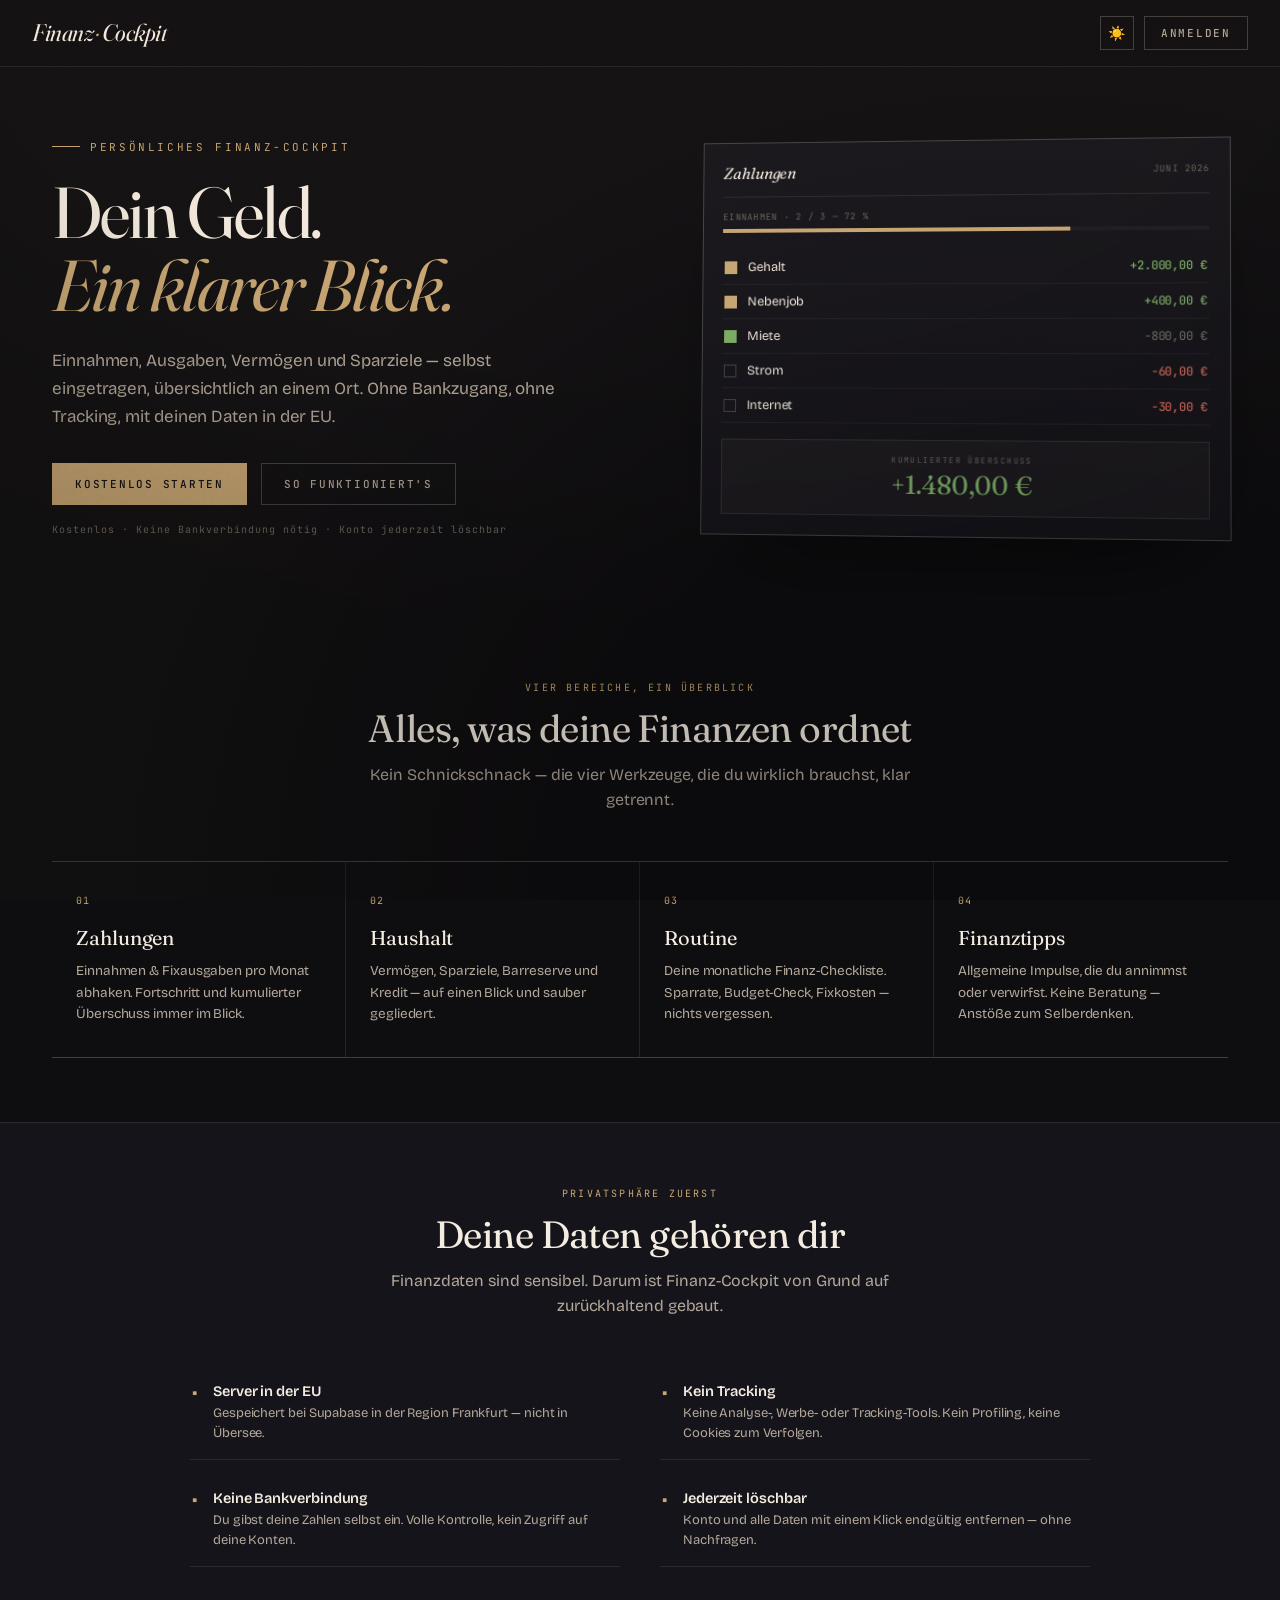
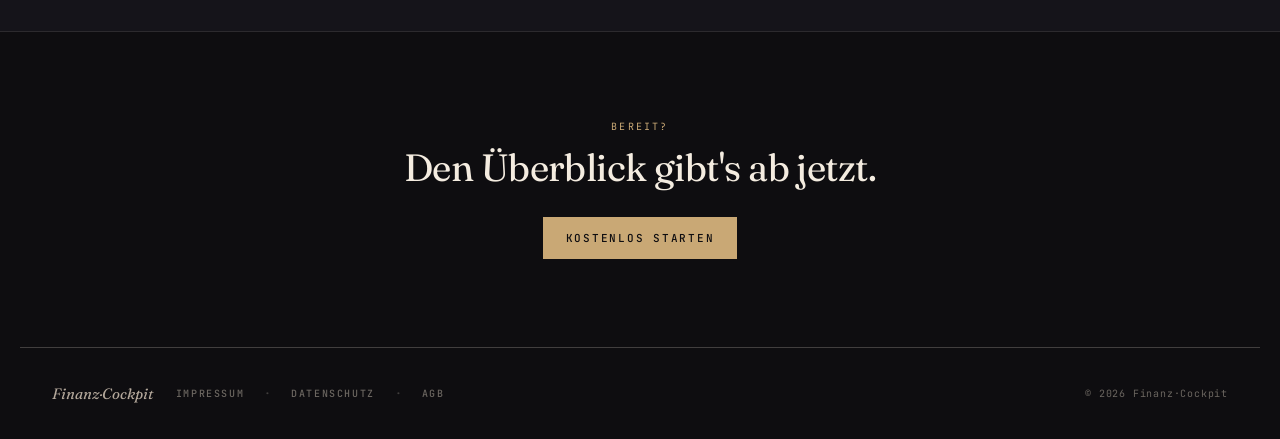
==== commit d21f98f4: "Phase 3: Landingpage + App-Umzug nach app.html - index.html ist jetzt die öffentliche Landingpage (c" ====
--- a/index.html
+++ b/index.html
@@ -3,418 +3,185 @@
 <head>
   <meta charset="UTF-8">
   <meta name="viewport" content="width=device-width, initial-scale=1.0, viewport-fit=cover">
-  <title>Finanz-Cockpit</title>
+  <title>Finanz-Cockpit — Deine Finanzen, ein klarer Blick</title>
+  <meta name="description" content="Finanz-Cockpit: Einnahmen, Ausgaben, Vermögen und Sparziele selbst eintragen und übersichtlich verwalten. Ohne Bankzugang, ohne Tracking, Daten in der EU.">
+  <meta name="robots" content="index, follow">
+  <script>try{document.documentElement.setAttribute('data-theme',localStorage.getItem('fc-theme')||'dark')}catch(e){}</script>
   <link rel="stylesheet" href="css/fonts.css">
   <link rel="stylesheet" href="css/base.css">
-  <link rel="stylesheet" href="css/layout.css">
-  <link rel="stylesheet" href="css/components.css">
-  <link rel="stylesheet" href="css/legal.css">
+  <link rel="stylesheet" href="css/landing.css">
 </head>
-<body class="fc-auth-loading">
+<body>
+<div class="lp">
 
-<!-- ============================================================
-     AUTH-LOADING — initialer Spinner, bevor die Session aufgelöst ist
-     ============================================================ -->
-<div id="auth-loading">
-  <div class="auth-loading-dot"></div>
-  <div class="auth-loading-label" id="auth-loading-label">Verbinde …</div>
-  <div class="auth-loading-hint" id="auth-loading-hint" style="display:none">Server wacht auf — kann bis zu einer Minute dauern</div>
-</div>
+  <!-- NAV -->
+  <nav class="lp-nav">
+    <a class="lp-wordmark" href="index.html">Finanz<span class="amp">·</span>Cockpit</a>
+    <div class="lp-nav-actions">
+      <button class="lp-theme-btn" id="lp-theme-btn" type="button" aria-label="Theme wechseln" onclick="lpToggleTheme()">🌙</button>
+      <a class="lp-btn lp-btn-ghost" href="app.html">Anmelden</a>
+    </div>
+  </nav>
 
-<!-- ============================================================
-     AUTH-GATE — Login, Register, Reset (nur bei !session sichtbar)
-     ============================================================ -->
-<div id="auth-gate">
-  <div class="auth-card">
-    <div class="auth-brand">
-      <h1>Finanz<span class="amp">·</span>Cockpit</h1>
-      <div class="auth-tagline" id="auth-tagline">Anmeldung</div>
+  <!-- HERO -->
+  <header class="lp-hero">
+    <div class="lp-hero-text">
+      <div class="lp-kicker">Persönliches Finanz-Cockpit</div>
+      <h1 class="lp-title">Dein Geld.<br><em>Ein klarer Blick.</em></h1>
+      <p class="lp-sub">
+        Einnahmen, Ausgaben, Vermögen und Sparziele — selbst eingetragen,
+        übersichtlich an einem Ort. Ohne Bankzugang, ohne Tracking, mit
+        deinen Daten in der EU.
+      </p>
+      <div class="lp-cta-row">
+        <a class="lp-btn lp-btn-primary" href="app.html">Kostenlos starten</a>
+        <a class="lp-btn lp-btn-ghost" href="#features">So funktioniert&apos;s</a>
+      </div>
+      <p class="lp-cta-note">Kostenlos · Keine Bankverbindung nötig · Konto jederzeit löschbar</p>
     </div>
 
-    <!-- Login -->
-    <form class="auth-screen active" id="auth-screen-login" autocomplete="on">
-      <label class="auth-field">
-        <span>Email</span>
-        <input type="email" name="email" required autocomplete="email" placeholder="name@beispiel.de" />
-      </label>
-      <label class="auth-field">
-        <span>Passwort</span>
-        <input type="password" name="password" required autocomplete="current-password" placeholder="••••••••" minlength="8" />
-      </label>
-      <div class="auth-error" data-error-slot></div>
-      <button type="submit" class="auth-submit">Anmelden</button>
-      <div class="auth-links">
-        <button type="button" class="auth-link" data-go="register">Noch kein Konto? — registrieren</button>
-        <button type="button" class="auth-link auth-link-muted" data-go="forgot">Passwort vergessen?</button>
-      </div>
-    </form>
-
-    <!-- Register -->
-    <form class="auth-screen" id="auth-screen-register" autocomplete="on">
-      <label class="auth-field">
-        <span>Email</span>
-        <input type="email" name="email" required autocomplete="email" placeholder="name@beispiel.de" />
-      </label>
-      <label class="auth-field">
-        <span>Passwort</span>
-        <input type="password" name="password" required autocomplete="new-password" placeholder="mindestens 8 Zeichen" minlength="8" />
-      </label>
-      <div class="auth-hint">Mit der Registrierung legst du dein persönliches Cockpit an.</div>
-      <div class="auth-error" data-error-slot></div>
-      <button type="submit" class="auth-submit">Konto erstellen</button>
-      <div class="auth-links">
-        <button type="button" class="auth-link" data-go="login">← zurück zum Login</button>
-      </div>
-    </form>
-
-    <!-- Verify-Info -->
-    <div class="auth-screen" id="auth-screen-verify">
-      <div class="auth-message">
-        <div class="auth-message-title">Bestätige deine Email</div>
-        <div class="auth-message-body">
-          Wir haben dir einen Bestätigungslink an <strong id="auth-verify-email">deine Adresse</strong> geschickt.
-          Klicke ihn an, um dein Konto zu aktivieren. Danach kannst du dich hier einloggen.
+    <!-- App-Mockup -->
+    <div class="lp-mock" aria-hidden="true">
+      <div class="lp-mock-card">
+        <div class="lpm-bar">
+          <span class="lpm-title">Zahlungen</span>
+          <span class="lpm-date">Juni 2026</span>
+        </div>
+        <div class="lpm-prog-label">Einnahmen · 2 / 3 — 72 %</div>
+        <div class="lpm-prog"><span></span></div>
+        <div class="lpm-row">
+          <div class="lpm-left"><span class="lpm-cb on-brass"></span><span class="lpm-name">Gehalt</span></div>
+          <span class="lpm-amt pos">+2.000,00 €</span>
+        </div>
+        <div class="lpm-row">
+          <div class="lpm-left"><span class="lpm-cb on-brass"></span><span class="lpm-name">Nebenjob</span></div>
+          <span class="lpm-amt pos">+400,00 €</span>
+        </div>
+        <div class="lpm-row">
+          <div class="lpm-left"><span class="lpm-cb on"></span><span class="lpm-name">Miete</span></div>
+          <span class="lpm-amt muted">−800,00 €</span>
+        </div>
+        <div class="lpm-row">
+          <div class="lpm-left"><span class="lpm-cb"></span><span class="lpm-name">Strom</span></div>
+          <span class="lpm-amt neg">−60,00 €</span>
+        </div>
+        <div class="lpm-row">
+          <div class="lpm-left"><span class="lpm-cb"></span><span class="lpm-name">Internet</span></div>
+          <span class="lpm-amt neg">−30,00 €</span>
+        </div>
+        <div class="lpm-kum">
+          <div class="lpm-kum-lbl">Kumulierter Überschuss</div>
+          <div class="lpm-kum-val">+1.480,00 €</div>
         </div>
       </div>
-      <div class="auth-links">
-        <button type="button" class="auth-link" data-go="login">← zurück zum Login</button>
+    </div>
+  </header>
+
+  <!-- FEATURES -->
+  <section class="lp-section" id="features">
+    <div class="lp-section-head">
+      <div class="lp-section-kicker">Vier Bereiche, ein Überblick</div>
+      <h2 class="lp-section-title">Alles, was deine Finanzen ordnet</h2>
+      <p class="lp-section-sub">Kein Schnickschnack — die vier Werkzeuge, die du wirklich brauchst, klar getrennt.</p>
+    </div>
+    <div class="lp-features">
+      <div class="lp-feature">
+        <div class="lp-feature-num">01</div>
+        <h3 class="lp-feature-title">Zahlungen</h3>
+        <p class="lp-feature-desc">Einnahmen &amp; Fixausgaben pro Monat abhaken. Fortschritt und kumulierter Überschuss immer im Blick.</p>
+      </div>
+      <div class="lp-feature">
+        <div class="lp-feature-num">02</div>
+        <h3 class="lp-feature-title">Haushalt</h3>
+        <p class="lp-feature-desc">Vermögen, Sparziele, Barreserve und Kredit — auf einen Blick und sauber gegliedert.</p>
+      </div>
+      <div class="lp-feature">
+        <div class="lp-feature-num">03</div>
+        <h3 class="lp-feature-title">Routine</h3>
+        <p class="lp-feature-desc">Deine monatliche Finanz-Checkliste. Sparrate, Budget-Check, Fixkosten — nichts vergessen.</p>
+      </div>
+      <div class="lp-feature">
+        <div class="lp-feature-num">04</div>
+        <h3 class="lp-feature-title">Finanztipps</h3>
+        <p class="lp-feature-desc">Allgemeine Impulse, die du annimmst oder verwirfst. Keine Beratung — Anstöße zum Selberdenken.</p>
       </div>
     </div>
+  </section>
 
-    <!-- Forgot Password -->
-    <form class="auth-screen" id="auth-screen-forgot" autocomplete="on">
-      <label class="auth-field">
-        <span>Email</span>
-        <input type="email" name="email" required autocomplete="email" placeholder="name@beispiel.de" />
-      </label>
-      <div class="auth-hint">Wir schicken dir einen Link zum Zurücksetzen deines Passworts.</div>
-      <div class="auth-error" data-error-slot></div>
-      <button type="submit" class="auth-submit">Link senden</button>
-      <div class="auth-links">
-        <button type="button" class="auth-link" data-go="login">← zurück zum Login</button>
+  <!-- PRIVACY -->
+  <section class="lp-privacy">
+    <div class="lp-section">
+      <div class="lp-section-head">
+        <div class="lp-section-kicker">Privatsphäre zuerst</div>
+        <h2 class="lp-section-title">Deine Daten gehören dir</h2>
+        <p class="lp-section-sub">Finanzdaten sind sensibel. Darum ist Finanz-Cockpit von Grund auf zurückhaltend gebaut.</p>
       </div>
-    </form>
-
-    <!-- Forgot Sent -->
-    <div class="auth-screen" id="auth-screen-forgot-sent">
-      <div class="auth-message">
-        <div class="auth-message-title">Email verschickt</div>
-        <div class="auth-message-body">
-          Falls ein Konto zu dieser Adresse existiert, ist jetzt ein Reset-Link unterwegs.
-          Prüfe dein Postfach.
-        </div>
-      </div>
-      <div class="auth-links">
-        <button type="button" class="auth-link" data-go="login">← zurück zum Login</button>
-      </div>
-    </div>
-
-    <!-- Reset Password (Recovery-Flow) -->
-    <form class="auth-screen" id="auth-screen-reset" autocomplete="on">
-      <div class="auth-hint">Wähle ein neues Passwort.</div>
-      <label class="auth-field">
-        <span>Neues Passwort</span>
-        <input type="password" name="password" required autocomplete="new-password" placeholder="mindestens 8 Zeichen" minlength="8" />
-      </label>
-      <div class="auth-error" data-error-slot></div>
-      <button type="submit" class="auth-submit">Passwort speichern</button>
-    </form>
-  </div>
-
-  <div class="auth-foot">
-    <button class="theme-btn" id="authThemeBtn" onclick="toggleTheme()">🌙</button>
-  </div>
-</div>
-
-<!-- ============================================================
-     TOPBAR
-     ============================================================ -->
-<div class="topbar">
-  <div class="topbar-left">
-    <span class="date-badge" id="topdate"></span>
-    <span class="issue-mark">№ <span id="issuenum">001</span></span>
-  </div>
-  <div class="topbar-center">
-    <img src="assets/logo.svg" class="logo-svg" alt="Finanz-Cockpit Logo">
-    <h1>Finanz<span class="amp">·</span>Cockpit</h1>
-  </div>
-  <div class="topbar-right">
-    <button class="user-chip" id="user-chip" type="button" title="Konto verwalten">
-      <span class="user-chip-dot"></span>
-      <span id="user-email"></span>
-    </button>
-    <button class="theme-btn" id="themeBtn" onclick="toggleTheme()">🌙</button>
-    <button class="io-btn btn-logout" id="logoutBtn">Abmelden</button>
-  </div>
-</div>
-
-<!-- ============================================================
-     KONTO-MODAL (Account verwalten + Gefahrenzone)
-     ============================================================ -->
-<div class="modal-backdrop" id="account-modal" aria-hidden="true">
-  <div class="modal-card" role="dialog" aria-modal="true" aria-labelledby="account-modal-title">
-    <div class="modal-head">
-      <h2 id="account-modal-title">Konto</h2>
-      <button class="modal-close" id="account-modal-close" type="button" aria-label="Schließen">×</button>
-    </div>
-
-    <div class="modal-row">
-      <span class="modal-label">Angemeldet als</span>
-      <span class="modal-value" id="account-modal-email"></span>
-    </div>
-
-    <div class="danger-zone">
-      <h3>Gefahrenzone</h3>
-      <p>
-        Konto unwiderruflich löschen. Alle deine Daten — Vermögen, Zahlungen,
-        Routinen, Tipps — werden sofort und endgültig entfernt. Das kann
-        <strong>nicht</strong> rückgängig gemacht werden.
-      </p>
-      <label class="danger-confirm-label" for="account-delete-confirm">
-        Zum Bestätigen <strong>LÖSCHEN</strong> eintippen:
-      </label>
-      <input
-        id="account-delete-confirm"
-        type="text"
-        autocomplete="off"
-        spellcheck="false"
-        placeholder="LÖSCHEN"
-      >
-      <div class="danger-error" id="account-delete-error"></div>
-      <button class="danger-btn" id="account-delete-btn" type="button" disabled>
-        Konto endgültig löschen
-      </button>
-    </div>
-  </div>
-</div>
-
-<!-- ============================================================
-     ONBOARDING-OVERLAY (einmalig beim ersten Login)
-     ============================================================ -->
-<div class="modal-backdrop" id="onboarding-overlay" aria-hidden="true">
-  <div class="modal-card onboarding-card" role="dialog" aria-modal="true" aria-labelledby="onboarding-title">
-    <div class="onboarding-kicker">Willkommen</div>
-    <h2 id="onboarding-title" class="onboarding-title">Dein Finanz-Cockpit</h2>
-    <p class="onboarding-intro">
-      Alles auf einen Blick — vier Bereiche, ein klarer Überblick über dein Geld.
-      Die angezeigten Beträge sind <strong>Beispielwerte</strong>; tippe auf das
-      ✎-Symbol, um sie an deine Situation anzupassen.
-    </p>
-    <ul class="onboarding-tabs">
-      <li><span class="ob-tab">Zahlungen</span> Einnahmen &amp; Fixausgaben pro Monat abhaken, Überschuss verfolgen.</li>
-      <li><span class="ob-tab">Haushalt</span> Vermögen, Sparziele, Barreserve &amp; Kredit im Blick.</li>
-      <li><span class="ob-tab">Routine</span> Deine monatliche Finanz-Checkliste.</li>
-      <li><span class="ob-tab">Finanztipps</span> Allgemeine Empfehlungen — annehmen oder verwerfen.</li>
-    </ul>
-    <button class="onboarding-btn" id="onboarding-start" type="button">Los geht's</button>
-  </div>
-</div>
-
-<div class="offline-banner" id="offline-banner" role="status">
-  ⚠ Keine Verbindung — Änderungen werden gerade nicht gespeichert
-</div>
-
-<div class="toast" id="toast"></div>
-
-<!-- ============================================================
-     MAIN CONTAINER
-     ============================================================ -->
-<div class="container">
-
-  <!-- Navigation -->
-  <div class="topnav">
-    <div class="tabs">
-      <div class="tab active" onclick="showTab('zahlungen',this)">Zahlungen</div>
-      <div class="tab" onclick="showTab('haushalt',this)">Haushalt</div>
-      <div class="tab" onclick="showTab('routine',this)">Routine</div>
-      <div class="tab" onclick="showTab('tipps',this)">Finanztipps</div>
-    </div>
-    <div class="month-sel">
-      <select id="selMonth"></select>
-      <select id="selYear"></select>
-    </div>
-  </div>
-
-  <!-- ============================================================
-       TAB: ZAHLUNGEN
-       ============================================================ -->
-  <div id="tab-zahlungen" class="page active">
-    <div class="metrics-row" id="metrics-top"></div>
-    <p class="hint">✎ Bewege die Maus über eine Zeile und klicke den Stift um den Betrag zu ändern.</p>
-
-    <div class="two-col">
-      <!-- Einnahmen -->
-      <div>
-        <div class="prog-block">
-          <div class="prog-info">
-            <span>Einnahmen eingegangen</span>
-            <span id="prog-inc-label">0 / 0</span>
-          </div>
-          <div class="prog-wrap"><div class="prog-bar" id="prog-inc-bar" style="width:0%"></div></div>
-        </div>
-        <div class="sec-label">Einnahmen</div>
-        <div class="panel">
-          <div id="income-list"></div>
-          <div class="add-income">
-            <input id="add-inc-name" placeholder="Zusätzliche Einnahme" />
-            <input id="add-inc-amt" placeholder="Betrag €" style="max-width:100px" type="number" step="0.01" min="0" />
-            <button onclick="addIncome()">+ Hinzufügen</button>
+      <div class="lp-privacy-grid">
+        <div class="lp-trust">
+          <span class="lp-trust-mark">▪</span>
+          <div>
+            <p class="lp-trust-title">Server in der EU</p>
+            <p class="lp-trust-desc">Gespeichert bei Supabase in der Region Frankfurt — nicht in Übersee.</p>
           </div>
         </div>
-      </div>
-
-      <!-- Ausgaben -->
-      <div>
-        <div class="prog-block">
-          <div class="prog-info">
-            <span>Fixkosten bezahlt</span>
-            <span id="prog-exp-label">0 / 0</span>
+        <div class="lp-trust">
+          <span class="lp-trust-mark">▪</span>
+          <div>
+            <p class="lp-trust-title">Kein Tracking</p>
+            <p class="lp-trust-desc">Keine Analyse-, Werbe- oder Tracking-Tools. Kein Profiling, keine Cookies zum Verfolgen.</p>
           </div>
-          <div class="prog-wrap"><div class="prog-bar" id="prog-exp-bar" style="width:0%"></div></div>
         </div>
-        <div class="sec-label">Fixausgaben</div>
-        <div class="panel">
-          <div id="expense-list"></div>
-          <div class="add-expense">
-            <input id="add-exp-name" placeholder="Zusätzliche Ausgabe" />
-            <input id="add-exp-amt" placeholder="Betrag €" style="max-width:100px" type="number" step="0.01" min="0" />
-            <button onclick="addExpense()">+ Hinzufügen</button>
+        <div class="lp-trust">
+          <span class="lp-trust-mark">▪</span>
+          <div>
+            <p class="lp-trust-title">Keine Bankverbindung</p>
+            <p class="lp-trust-desc">Du gibst deine Zahlen selbst ein. Volle Kontrolle, kein Zugriff auf deine Konten.</p>
+          </div>
+        </div>
+        <div class="lp-trust">
+          <span class="lp-trust-mark">▪</span>
+          <div>
+            <p class="lp-trust-title">Jederzeit löschbar</p>
+            <p class="lp-trust-desc">Konto und alle Daten mit einem Klick endgültig entfernen — ohne Nachfragen.</p>
           </div>
         </div>
       </div>
     </div>
-  </div>
+  </section>
 
-  <!-- ============================================================
-       TAB: HAUSHALT
-       ============================================================ -->
-  <div id="tab-haushalt" class="page">
-    <p class="hint">✎ Bewege die Maus über einen Wert und klicke den Stift um ihn zu ändern.</p>
-    <div class="three-col">
+  <!-- CTA -->
+  <section class="lp-cta-band">
+    <div class="lp-section-kicker">Bereit?</div>
+    <h2 class="lp-section-title">Den Überblick gibt&apos;s ab jetzt.</h2>
+    <a class="lp-btn lp-btn-primary" href="app.html">Kostenlos starten</a>
+  </section>
 
-      <!-- Row 1 · Col 1: Vermögen -->
-      <div class="summary-box" id="box-vermogen">
-        <h3 onclick="toggleHaushaltBox('box-vermogen')">Vermögen</h3>
-        <div class="srow"><span>Aktien-Depot</span><div class="sval"><button class="edit-btn" onclick="editHaushalt('aktien',1000,'Aktien-Depot')">✎</button><span style="color:var(--green)" id="hv-aktien">0,00 €</span></div></div>
-        <div class="srow"><span>Krypto</span><div class="sval"><button class="edit-btn" onclick="editHaushalt('krypto',500,'Krypto')">✎</button><span style="color:var(--green)" id="hv-krypto">0,00 €</span></div></div>
-        <div class="srow"><span>Tagesgeld</span><div class="sval"><button class="edit-btn" onclick="editHaushalt('tg',500,'Tagesgeld')">✎</button><span style="color:var(--green)" id="hv-tg">0,00 €</span></div></div>
-        <div class="srow"><span>Girokonto</span><div class="sval"><button class="edit-btn" onclick="editHaushalt('giro',200,'Girokonto')">✎</button><span style="color:var(--green)" id="hv-giro">0,00 €</span></div></div>
-        <div class="srow"><span>Bargeld</span><div class="sval"><button class="edit-btn" onclick="editHaushalt('bar',300,'Bargeld')">✎</button><span style="color:var(--green)" id="hv-bar">0,00 €</span></div></div>
-        <div class="srow total"><span>Nettovermögen</span><span style="color:var(--amber)" id="hv-netto">0,00 €</span></div>
-      </div>
-
-      <!-- Row 1 · Col 2: Monatsrechnung -->
-      <div class="summary-box" id="box-monat">
-        <h3 onclick="toggleHaushaltBox('box-monat')">Monatsrechnung</h3>
-        <div class="sec-mini">Einnahmen</div>
-        <div id="hh-monat-in"></div>
-        <div class="srow total"><span>Gesamteinnahmen</span><span style="color:var(--green)" id="hv-gesamt-in">0,00 €</span></div>
-        <div class="sec-mini" style="margin-top:14px">Ausgaben</div>
-        <div class="srow"><span>Fixkosten (∅)</span><span style="color:var(--red)" id="hv-fixkosten">0,00 €</span></div>
-        <div class="srow"><span>Variable Kosten</span><div class="sval"><button class="edit-btn" onclick="editHaushalt('var',500,'Variable Kosten')">✎</button><span style="color:var(--red)" id="hv-var">0,00 €</span></div></div>
-        <div class="srow"><span>Sparpläne</span><div class="sval"><button class="edit-btn" onclick="editHaushalt('spar',200,'Sparpläne')">✎</button><span style="color:var(--red)" id="hv-spar">0,00 €</span></div></div>
-        <div class="srow total"><span>Gesamtausgaben</span><span style="color:var(--red)" id="hv-gesamt-out">0,00 €</span></div>
-        <div class="srow total"><span>Überschuss</span><span style="color:var(--green)" id="hv-ueberschuss">0,00 €</span></div>
-      </div>
-
-      <!-- Row 1 · Col 3: Kredit -->
-      <div class="summary-box" id="box-kredit">
-        <h3 onclick="toggleHaushaltBox('box-kredit')">Kredit</h3>
-        <div class="srow"><span>Restschuld</span><div class="sval"><button class="edit-btn" onclick="editHaushalt('kredit',0,'Restschuld')">✎</button><span style="color:var(--red)" id="hv-kredit2">0,00 €</span></div></div>
-        <div class="srow"><span>Rate</span><div class="sval"><button class="edit-btn" onclick="editHaushalt('rate',0,'Monatliche Rate')">✎</button><span style="color:var(--red)" id="hv-rate">0,00 €/Monat</span></div></div>
-        <div class="srow"><span>Zins (p.a.)</span><div class="sval"><button class="edit-btn" onclick="editHaushalt('zins',0,'Zins p.a. (in %)')">✎</button><span style="color:var(--red)" id="hv-zins">0,00 %</span></div></div>
-      </div>
-
-      <!-- Row 2 · Col 1: Ziel Barreserve -->
-      <div class="summary-box" id="box-barreserve">
-        <h3 onclick="toggleHaushaltBox('box-barreserve')">Ziel Barreserve</h3>
-        <div class="srow"><span>Aktuell</span><div class="sval"><button class="edit-btn" onclick="editHaushalt('bar',300,'Bargeld')">✎</button><span id="hv-bar2">0,00 €</span></div></div>
-        <div class="srow"><span>Geplante Ausgabe</span><div class="sval"><button class="edit-btn" onclick="editHaushalt('urlaub',0,'Geplante Ausgabe')">✎</button><span style="color:var(--red)" id="hv-urlaub">0,00 €</span></div></div>
-        <div class="srow"><span>Nach Ausgabe</span><span style="color:var(--amber)" id="hv-nach-urlaub">0,00 €</span></div>
-        <div class="srow"><span>Ziel</span><div class="sval"><button class="edit-btn" onclick="editHaushalt('bar-ziel',5000,'Barreserve Ziel')">✎</button><span id="hv-bar-ziel">0,00 €</span></div></div>
-        <div class="srow"><span>Fehlbetrag</span><span style="color:var(--red)" id="hv-fehl">0,00 €</span></div>
-        <div class="srow"><span>Sparrate</span><div class="sval"><button class="edit-btn" onclick="editHaushalt('sparrate',100,'Monatliche Sparrate')">✎</button><span id="hv-sparrate">0,00 €</span></div></div>
-        <div class="srow total"><span id="hv-monate-label">Ziel erreicht!</span><span style="color:var(--amber)" id="hv-ziel-arrow">→ 0,00 €</span></div>
-      </div>
-
-      <!-- Row 2 · Col 2: Ziel Notfallkonto -->
-      <div class="summary-box" id="box-notfall">
-        <h3 onclick="toggleHaushaltBox('box-notfall')">Ziel Notfallkonto</h3>
-        <div class="srow"><span>Aktuell</span><div class="sval"><button class="edit-btn" onclick="editHaushalt('nf-aktuell',0,'Notfallkonto aktuell')">✎</button><span style="color:var(--green)" id="hv-nf-aktuell">0,00 €</span></div></div>
-        <div class="srow"><span>Geplante Ausgabe</span><div class="sval"><button class="edit-btn" onclick="editHaushalt('nf-ausgabe',0,'Geplante Ausgabe')">✎</button><span style="color:var(--red)" id="hv-nf-ausgabe">0,00 €</span></div></div>
-        <div class="srow"><span>Nach Ausgabe</span><span style="color:var(--amber)" id="hv-nf-nach-ausgabe">0,00 €</span></div>
-        <div class="srow"><span>Ziel</span><div class="sval"><button class="edit-btn" onclick="editHaushalt('nf-ziel',5000,'Notfallkonto Ziel')">✎</button><span id="hv-nf-ziel">0,00 €</span></div></div>
-        <div class="srow"><span>Fehlbetrag</span><span style="color:var(--red)" id="hv-nf-fehl">0,00 €</span></div>
-        <div class="srow"><span>Sparrate</span><div class="sval"><button class="edit-btn" onclick="editHaushalt('nf-sparrate',100,'Monatliche Sparrate')">✎</button><span id="hv-nf-sparrate">0,00 €</span></div></div>
-        <div class="srow total"><span id="hv-nf-monate-label">Ziel erreicht!</span><span style="color:var(--amber)" id="hv-nf-ziel-arrow">→ 0,00 €</span></div>
-      </div>
-
-    </div>
-  </div>
-
-  <!-- ============================================================
-       TAB: ROUTINE
-       ============================================================ -->
-  <div id="tab-routine" class="page">
-    <div class="prog-block" style="margin-bottom:16px">
-      <div class="prog-info">
-        <span>Monatsroutine ausgeführt</span>
-        <span id="prog-routine-label">0 / 10</span>
-      </div>
-      <div class="prog-wrap"><div class="prog-bar" id="prog-routine-bar" style="width:0%"></div></div>
-    </div>
-    <div id="routine-list"></div>
-  </div>
-
-  <!-- ============================================================
-       TAB: FINANZTIPPS
-       ============================================================ -->
-  <div id="tab-tipps" class="page">
-    <div class="legend">
-      <div class="legend-item"><div class="legend-dot" style="background:var(--red)"></div><span>Kritisch</span></div>
-      <div class="legend-item"><div class="legend-dot" style="background:var(--amber)"></div><span>Hoch</span></div>
-      <div class="legend-item"><div class="legend-dot" style="background:var(--blue)"></div><span>Mittel</span></div>
-      <div class="legend-item"><div class="legend-dot" style="background:var(--purple)"></div><span>Langfristig</span></div>
-    </div>
-    <div id="tips-list"></div>
-    <div class="archive-toggle" id="arc-toggle" onclick="toggleArchive()">
-      <span>Archiv — verworfene Empfehlungen</span>
-      <div style="display:flex;align-items:center;gap:8px">
-        <span class="arc-count" id="arc-count">0</span>
-        <span class="arc-arrow" id="arc-arrow">▼</span>
-      </div>
-    </div>
-    <div class="archive-body" id="archive-body"></div>
-    <div class="info-footer">Weitere Fragen? Öffne Claude.ai — ich bin dein persönlicher Finanzberater.</div>
-  </div>
-
-  <footer class="legal-footer">
+  <!-- FOOTER -->
+  <footer class="lp-footer">
+    <span class="lp-footer-brand">Finanz·Cockpit</span>
     <a href="impressum.html">Impressum</a>
-    <span class="legal-footer-sep">·</span>
+    <span class="lp-footer-sep">·</span>
     <a href="datenschutz.html">Datenschutz</a>
-    <span class="legal-footer-sep">·</span>
+    <span class="lp-footer-sep">·</span>
     <a href="agb.html">AGB</a>
-    <span class="legal-footer-copy">© 2026 Finanz·Cockpit</span>
+    <span class="lp-footer-copy">© 2026 Finanz·Cockpit</span>
   </footer>
 
-</div><!-- /container -->
+</div>
 
-<!-- ============================================================
-     SCRIPTS — Reihenfolge ist wichtig:
-     data → state → render → haushalt → app
-     supabase-client.js läuft als ES-Modul (deferred), schreibt sich
-     selbst auf window.supabase nach DOM-Ready.
-     ============================================================ -->
-<!-- Supabase-JS lokal (UMD-Bundle, setzt window.supabase als Library-Namespace).
-     Klassisches Script → läuft VOR den deferred ES-Modulen unten. -->
-<script src="js/vendor/supabase-js@2.39.8.umd.js"></script>
-<script src="js/data.js"></script>
-<script src="js/state.js"></script>
-<script src="js/render.js"></script>
-<script src="js/haushalt.js"></script>
-<script src="js/app.js"></script>
-<script type="module" src="js/supabase-client.js"></script>
-<script type="module" src="js/auth.js"></script>
+<script>
+  function lpToggleTheme(){
+    var cur = document.documentElement.getAttribute('data-theme');
+    var next = cur === 'dark' ? 'light' : 'dark';
+    document.documentElement.setAttribute('data-theme', next);
+    try { localStorage.setItem('fc-theme', next); } catch(e) {}
+    document.getElementById('lp-theme-btn').textContent = next === 'dark' ? '☀️' : '🌙';
+  }
+  (function(){
+    var t = document.documentElement.getAttribute('data-theme');
+    document.getElementById('lp-theme-btn').textContent = t === 'dark' ? '☀️' : '🌙';
+  })();
+</script>
 
 </body>
-</html>+</html>
--- a/css/landing.css
+++ b/css/landing.css
@@ -0,0 +1,411 @@
+/* ============================================================
+   LANDING — Öffentliche Startseite (index.html)
+   ============================================================
+   Lädt base.css + fonts.css und baut darauf den „Midnight
+   Ledger"-Editorial-Look der App weiter. Theme via data-theme
+   (fc-theme aus localStorage), Toggle wie auf den Legal-Seiten.
+   ============================================================ */
+
+.lp { position: relative; z-index: 1; }
+
+/* --- Nav --- */
+.lp-nav {
+  position: sticky;
+  top: 0;
+  z-index: 100;
+  display: flex;
+  align-items: center;
+  justify-content: space-between;
+  gap: 16px;
+  padding: 16px 32px;
+  background: color-mix(in srgb, var(--bg) 86%, transparent);
+  backdrop-filter: blur(8px);
+  -webkit-backdrop-filter: blur(8px);
+  border-bottom: var(--hair) solid var(--border);
+}
+.lp-wordmark {
+  font-family: var(--font-display);
+  font-variation-settings: "opsz" 144, "SOFT" 30;
+  font-style: italic;
+  font-weight: 400;
+  font-size: 24px;
+  letter-spacing: -0.02em;
+  color: var(--ink);
+  text-decoration: none;
+  line-height: 1;
+}
+.lp-wordmark .amp { color: var(--accent); margin: 0 2px; }
+.lp-nav-actions { display: flex; align-items: center; gap: 10px; }
+
+.lp-theme-btn {
+  width: 34px; height: 34px;
+  border: var(--hair) solid var(--border2);
+  background: transparent;
+  color: var(--text2);
+  cursor: pointer;
+  font-size: 14px;
+  display: flex; align-items: center; justify-content: center;
+  transition: all 240ms var(--ease);
+}
+.lp-theme-btn:hover { border-color: var(--accent); color: var(--accent); }
+
+.lp-btn {
+  font-family: var(--font-mono);
+  font-size: 11px;
+  font-weight: 500;
+  letter-spacing: 0.16em;
+  text-transform: uppercase;
+  text-decoration: none;
+  display: inline-flex;
+  align-items: center;
+  justify-content: center;
+  height: 42px;
+  padding: 0 22px;
+  border-radius: 0;
+  cursor: pointer;
+  transition: all 240ms var(--ease);
+  white-space: nowrap;
+}
+.lp-btn-primary {
+  background: var(--accent);
+  color: var(--bg);
+  border: var(--hair) solid var(--accent);
+}
+.lp-btn-primary:hover { background: var(--accent-2); border-color: var(--accent-2); }
+.lp-btn-ghost {
+  background: transparent;
+  color: var(--text2);
+  border: var(--hair) solid var(--border2);
+}
+.lp-btn-ghost:hover { border-color: var(--accent); color: var(--accent); background: var(--bg-tint); }
+.lp-nav .lp-btn { height: 34px; padding: 0 16px; }
+
+/* --- Hero --- */
+.lp-hero {
+  max-width: 1240px;
+  margin: 0 auto;
+  padding: 72px 32px 80px;
+  display: grid;
+  grid-template-columns: 1.05fr 0.95fr;
+  align-items: center;
+  gap: 56px;
+}
+.lp-kicker {
+  font-family: var(--font-mono);
+  font-size: 11px;
+  letter-spacing: 0.24em;
+  text-transform: uppercase;
+  color: var(--accent);
+  margin-bottom: 22px;
+  display: flex;
+  align-items: center;
+  gap: 10px;
+}
+.lp-kicker::before {
+  content: "";
+  width: 28px; height: 1px;
+  background: var(--accent);
+}
+.lp-title {
+  font-family: var(--font-display);
+  font-variation-settings: "opsz" 144, "SOFT" 30;
+  font-weight: 500;
+  font-size: clamp(40px, 6.4vw, 72px);
+  line-height: 1.02;
+  letter-spacing: -0.025em;
+  color: var(--text);
+  margin: 0 0 24px;
+}
+.lp-title em {
+  font-style: italic;
+  color: var(--accent);
+  font-variation-settings: "opsz" 144, "SOFT" 80;
+}
+.lp-sub {
+  font-family: var(--font-body);
+  font-size: 17px;
+  line-height: 1.65;
+  color: var(--text2);
+  max-width: 30em;
+  margin: 0 0 32px;
+}
+.lp-cta-row { display: flex; flex-wrap: wrap; gap: 14px; align-items: center; }
+.lp-cta-note {
+  font-family: var(--font-mono);
+  font-size: 10px;
+  letter-spacing: 0.1em;
+  color: var(--text3);
+  margin-top: 18px;
+}
+
+/* --- App-Mockup --- */
+.lp-mock { perspective: 1600px; }
+.lp-mock-card {
+  background: var(--bg2);
+  border: var(--hair) solid var(--border2);
+  box-shadow: 0 40px 90px -40px rgba(0,0,0,0.6);
+  padding: 20px;
+  transform: rotateY(-6deg) rotateX(2deg);
+  transform-origin: center;
+  transition: transform 600ms var(--ease-out);
+}
+.lp-mock-card:hover { transform: rotateY(0deg) rotateX(0deg); }
+.lpm-bar {
+  display: flex;
+  align-items: center;
+  justify-content: space-between;
+  padding-bottom: 14px;
+  margin-bottom: 14px;
+  border-bottom: var(--hair) solid var(--border);
+}
+.lpm-title {
+  font-family: var(--font-display);
+  font-style: italic;
+  font-size: 16px;
+  color: var(--ink);
+}
+.lpm-date {
+  font-family: var(--font-mono);
+  font-size: 9px;
+  letter-spacing: 0.12em;
+  text-transform: uppercase;
+  color: var(--text3);
+}
+.lpm-prog-label {
+  font-family: var(--font-mono);
+  font-size: 9px;
+  letter-spacing: 0.14em;
+  text-transform: uppercase;
+  color: var(--text3);
+  margin-bottom: 6px;
+}
+.lpm-prog {
+  height: 4px;
+  background: var(--bg3);
+  margin-bottom: 18px;
+  overflow: hidden;
+}
+.lpm-prog span { display: block; height: 100%; width: 72%; background: var(--accent); }
+
+.lpm-row {
+  display: flex;
+  align-items: center;
+  justify-content: space-between;
+  padding: 9px 2px;
+  border-bottom: var(--hair) solid var(--hairline);
+}
+.lpm-left { display: flex; align-items: center; gap: 11px; }
+.lpm-cb {
+  width: 13px; height: 13px;
+  border: var(--hair) solid var(--border2);
+  flex-shrink: 0;
+}
+.lpm-cb.on { background: var(--green); border-color: var(--green); }
+.lpm-cb.on-brass { background: var(--accent); border-color: var(--accent); }
+.lpm-name { font-family: var(--font-body); font-size: 13px; color: var(--text); }
+.lpm-amt { font-family: var(--font-mono); font-size: 12px; font-weight: 500; }
+.lpm-amt.pos { color: var(--green); }
+.lpm-amt.neg { color: var(--red); }
+.lpm-amt.muted { color: var(--text3); }
+
+.lpm-kum {
+  margin-top: 16px;
+  padding: 14px;
+  border: var(--hair) solid var(--border);
+  background: var(--bg-tint);
+  text-align: center;
+}
+.lpm-kum-lbl {
+  font-family: var(--font-mono);
+  font-size: 8px;
+  letter-spacing: 0.18em;
+  text-transform: uppercase;
+  color: var(--text3);
+}
+.lpm-kum-val {
+  font-family: var(--font-display);
+  font-size: 26px;
+  color: var(--green);
+  margin-top: 4px;
+}
+
+/* --- Sektionen --- */
+.lp-section { max-width: 1240px; margin: 0 auto; padding: 64px 32px; }
+.lp-section-head { max-width: 38em; margin: 0 auto 48px; text-align: center; }
+.lp-section-kicker {
+  font-family: var(--font-mono);
+  font-size: 10px;
+  letter-spacing: 0.22em;
+  text-transform: uppercase;
+  color: var(--accent);
+  margin-bottom: 14px;
+}
+.lp-section-title {
+  font-family: var(--font-display);
+  font-weight: 500;
+  font-size: clamp(26px, 4vw, 38px);
+  letter-spacing: -0.015em;
+  color: var(--text);
+  margin: 0 0 12px;
+  line-height: 1.1;
+}
+.lp-section-sub {
+  font-family: var(--font-body);
+  font-size: 16px;
+  line-height: 1.6;
+  color: var(--text2);
+  margin: 0;
+}
+
+/* Features */
+.lp-features {
+  display: grid;
+  grid-template-columns: repeat(4, 1fr);
+  gap: 0;
+  border-top: var(--hair) solid var(--border2);
+  border-bottom: var(--hair) solid var(--border2);
+}
+.lp-feature {
+  padding: 32px 24px;
+  border-right: var(--hair) solid var(--border);
+}
+.lp-feature:last-child { border-right: none; }
+.lp-feature-num {
+  font-family: var(--font-mono);
+  font-size: 10px;
+  color: var(--accent);
+  letter-spacing: 0.1em;
+  margin-bottom: 18px;
+}
+.lp-feature-title {
+  font-family: var(--font-display);
+  font-weight: 500;
+  font-size: 20px;
+  color: var(--text);
+  margin: 0 0 10px;
+}
+.lp-feature-desc {
+  font-family: var(--font-body);
+  font-size: 13.5px;
+  line-height: 1.6;
+  color: var(--text2);
+  margin: 0;
+}
+
+/* Privacy */
+.lp-privacy {
+  background: var(--bg2);
+  border-top: var(--hair) solid var(--border);
+  border-bottom: var(--hair) solid var(--border);
+}
+.lp-privacy-grid {
+  display: grid;
+  grid-template-columns: repeat(2, 1fr);
+  gap: 14px 40px;
+  max-width: 900px;
+  margin: 0 auto;
+}
+.lp-trust {
+  display: flex;
+  gap: 14px;
+  align-items: flex-start;
+  padding: 16px 0;
+  border-bottom: var(--hair) solid var(--border);
+}
+.lp-trust-mark {
+  font-family: var(--font-mono);
+  color: var(--accent);
+  font-size: 15px;
+  line-height: 1.4;
+  flex-shrink: 0;
+}
+.lp-trust-title {
+  font-family: var(--font-body);
+  font-weight: 600;
+  font-size: 14.5px;
+  color: var(--text);
+  margin: 0 0 3px;
+}
+.lp-trust-desc {
+  font-family: var(--font-body);
+  font-size: 13px;
+  line-height: 1.55;
+  color: var(--text2);
+  margin: 0;
+}
+
+/* CTA-Band */
+.lp-cta-band {
+  max-width: 1240px;
+  margin: 0 auto;
+  padding: 88px 32px;
+  text-align: center;
+}
+.lp-cta-band .lp-section-title { margin-bottom: 28px; }
+
+/* Footer */
+.lp-footer {
+  border-top: var(--hair) solid var(--border2);
+  padding: 36px 32px;
+  display: flex;
+  flex-wrap: wrap;
+  align-items: center;
+  gap: 14px 22px;
+  max-width: 1240px;
+  margin: 0 auto;
+}
+.lp-footer-brand {
+  font-family: var(--font-display);
+  font-style: italic;
+  font-size: 15px;
+  color: var(--text2);
+}
+.lp-footer a {
+  font-family: var(--font-mono);
+  font-size: 10px;
+  font-weight: 500;
+  letter-spacing: 0.16em;
+  text-transform: uppercase;
+  color: var(--text3);
+  text-decoration: none;
+  transition: color 200ms var(--ease);
+}
+.lp-footer a:hover { color: var(--accent); }
+.lp-footer-sep { color: var(--border2); }
+.lp-footer-copy {
+  font-family: var(--font-mono);
+  font-size: 10px;
+  letter-spacing: 0.08em;
+  color: var(--text3);
+  margin-left: auto;
+}
+
+@supports (padding: max(0px)) {
+  .lp-nav { padding-top: max(16px, env(safe-area-inset-top)); }
+  .lp-footer { padding-bottom: max(36px, calc(20px + env(safe-area-inset-bottom))); }
+}
+
+/* --- Responsive --- */
+@media (max-width: 920px) {
+  .lp-hero {
+    grid-template-columns: 1fr;
+    gap: 48px;
+    padding: 48px 24px 64px;
+  }
+  .lp-mock { max-width: 420px; }
+  .lp-mock-card { transform: none; }
+  .lp-features { grid-template-columns: 1fr 1fr; }
+  .lp-feature:nth-child(2) { border-right: none; }
+  .lp-feature:nth-child(1), .lp-feature:nth-child(2) { border-bottom: var(--hair) solid var(--border); }
+}
+@media (max-width: 600px) {
+  .lp-nav { padding-left: 18px; padding-right: 18px; }
+  .lp-section, .lp-cta-band, .lp-footer { padding-left: 18px; padding-right: 18px; }
+  .lp-features { grid-template-columns: 1fr; }
+  .lp-feature { border-right: none; border-bottom: var(--hair) solid var(--border); }
+  .lp-feature:last-child { border-bottom: none; }
+  .lp-privacy-grid { grid-template-columns: 1fr; gap: 0; }
+  .lp-cta-row { flex-direction: column; align-items: stretch; }
+  .lp-cta-row .lp-btn { width: 100%; }
+  .lp-footer-copy { margin-left: 0; width: 100%; }
+}
